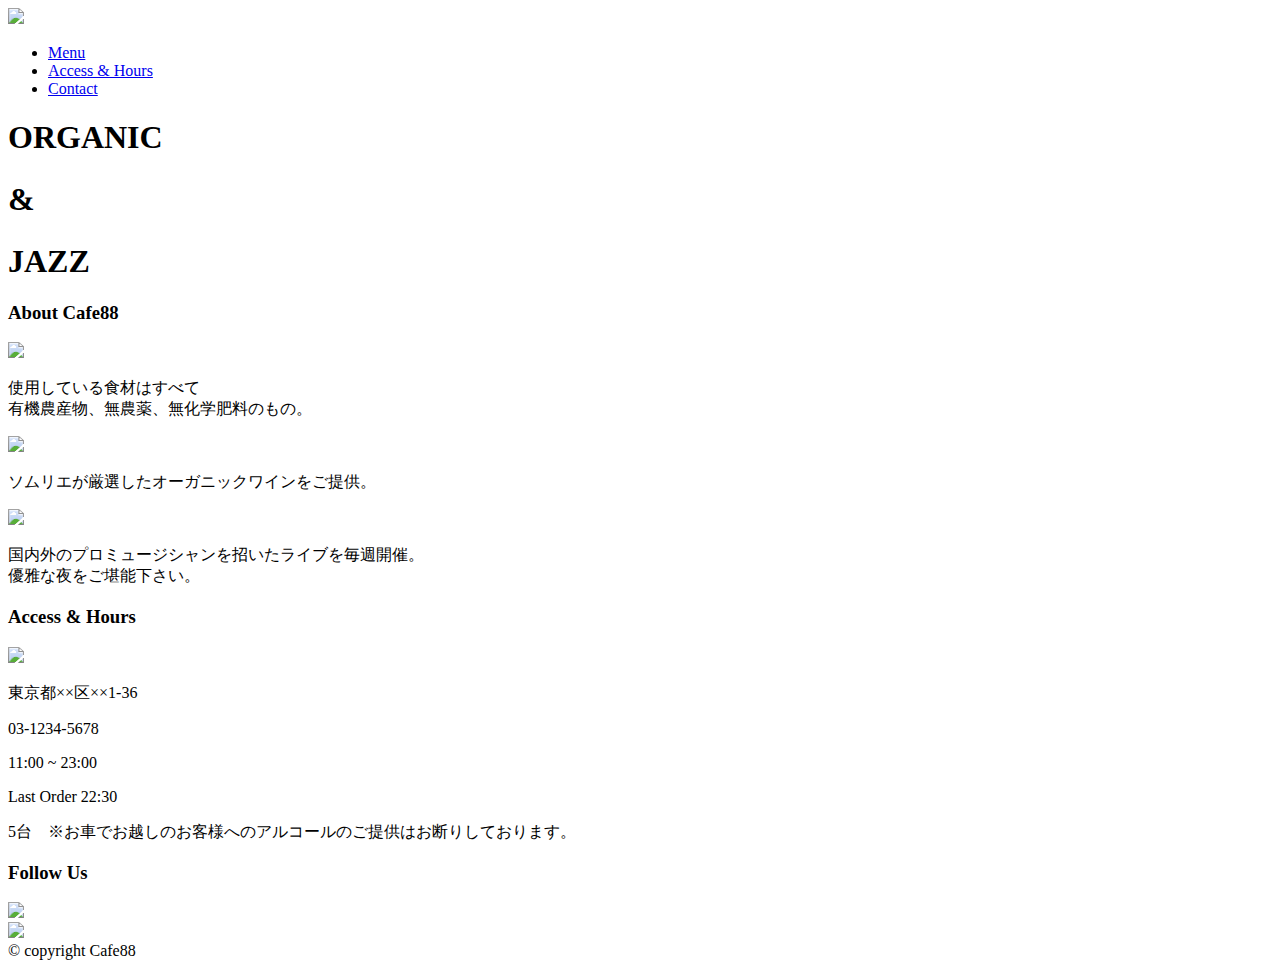
==== index.html @ 3197a732 "Create index.html" ====
<!DOCTYPE html>
<html lang="ja">
<head>
	<meta charset="utf-8">
	<link rel="stylesheet" type="text/css" href="portfolio_cafe.css">
	<link rel="stylesheet" href="https://use.fontawesome.com/releases/v5.0.13/css/all.css" integrity="sha384-DNOHZ68U8hZfKXOrtjWvjxusGo9WQnrNx2sqG0tfsghAvtVlRW3tvkXWZh58N9jp" crossorigin="anonymous">
	<title>cafe88</title>
</head>
<body>
	<header>
		<div class="container">
			<div class="header-left">
				<a href="portfolio_cafe.html"><img class="header-logo" src="./Cafe 88-logo.png"></a>
			</div>
			<div class="header-right">
				<ul>
					<li><a href="portfolio_cafe_menu.html">Menu</a></li>
					<li><a href="#access-hours-section">Access & Hours</a></li>
					<li><a href="portfolio_cafe_contact.html">Contact</a></li>
				</ul>
			</div>
		</div>
	</header>
	<div class="top-section">
		<div class="top-section-inner">
			<div class="container">
				<div class="catch-copy">
					<h1>ORGANIC</h1>
					<h1>&　</h1>
					<h1>JAZZ</h1>
				</div>
			</div>
		</div>
	</div>
	<div class="about-us-section">
		<div class="container">
			<div class="section-title">
				<h3>About Cafe88</h3>
			</div>
			<div class="features">
				<div class="features-box food">
					<div class="features-box-image">
						<img class="features-box-image-inner" src="./asparagus-steak-veal-steak-veal-361184.jpeg">
					</div>
					<p>使用している食材はすべて
					   <br>有機農産物、無農薬、無化学肥料のもの。</p>
				</div>
				<div class="features-box wine">
					<div class="features-box-image">
						<img class="features-box-image-inner" src="./red-couple-night-romantic.jpg">
					</div>
					<p>ソムリエが厳選したオーガニックワインをご提供。</p>
				</div>
				<div class="features-box jazz">
					<div class="features-box-image">
						<img class="features-box-image-inner" src="./pexels-photo-613813.jpeg">
					</div>
					<p>国内外のプロミュージシャンを招いたライブを毎週開催。
					   <br>優雅な夜をご堪能下さい。
					</p>
				</div>
			</div>
		</div>
	</div>
	<div id="access-hours-section" class="access-hours-section">
		<div class="container">
			<div class="section-title">
				<h3>Access & Hours</h3>
			</div>
			<div class="access-hours-section-left">
				<div class="shop-image">
					<img src="./pexels-photo-157213.jpeg" class="shop-image-inner">
				</div>				
			</div>
			<div class="access-hours-section-right">
				<p><span class="fas fa-map-marker-alt"></span>東京都××区××1-36</p>
				<p><span class="fas fa-phone"></span>03-1234-5678</p>
				<p><span class="fas fa-clock"></span>11:00 ~ 23:00</p>
				<p><span class="fas fa-moon"></span>Last Order 22:30</p>
				<p><span class="fas fa-parking"></span>5台　※お車でお越しのお客様へのアルコールのご提供はお断りしております。</p>
			</div>
		</div>
	</div>
	<div class="follow-us-section">
		<div class="container">
			<div class="section-title">
				<h3>Follow Us</h3>
			</div>
			<div class="follow-us">
				<div class="follow-icons">
					<span class="fab fa-twitter-square icon"></span>
					<span class="fab fa-facebook icon"></span>
					<img src="./instagram-1581266_640.jpg" class="icon">
				</div>
			</div>
		</div>
	</div>
	<footer>
		<div class="container">
			<div class="footer-left">
				<a href="portfolio_cafe.html"><img class="footer-logo" src="./2_Flat_logo_on_transparent_180x63.png"></a>
			</div>
			<div class="footer-right">
				<div class="copyright">
					© copyright Cafe88
				</div>
			</div>
			<!-- <div class="clear"></div> -->
		</div>
	</footer>
</body>
</html>
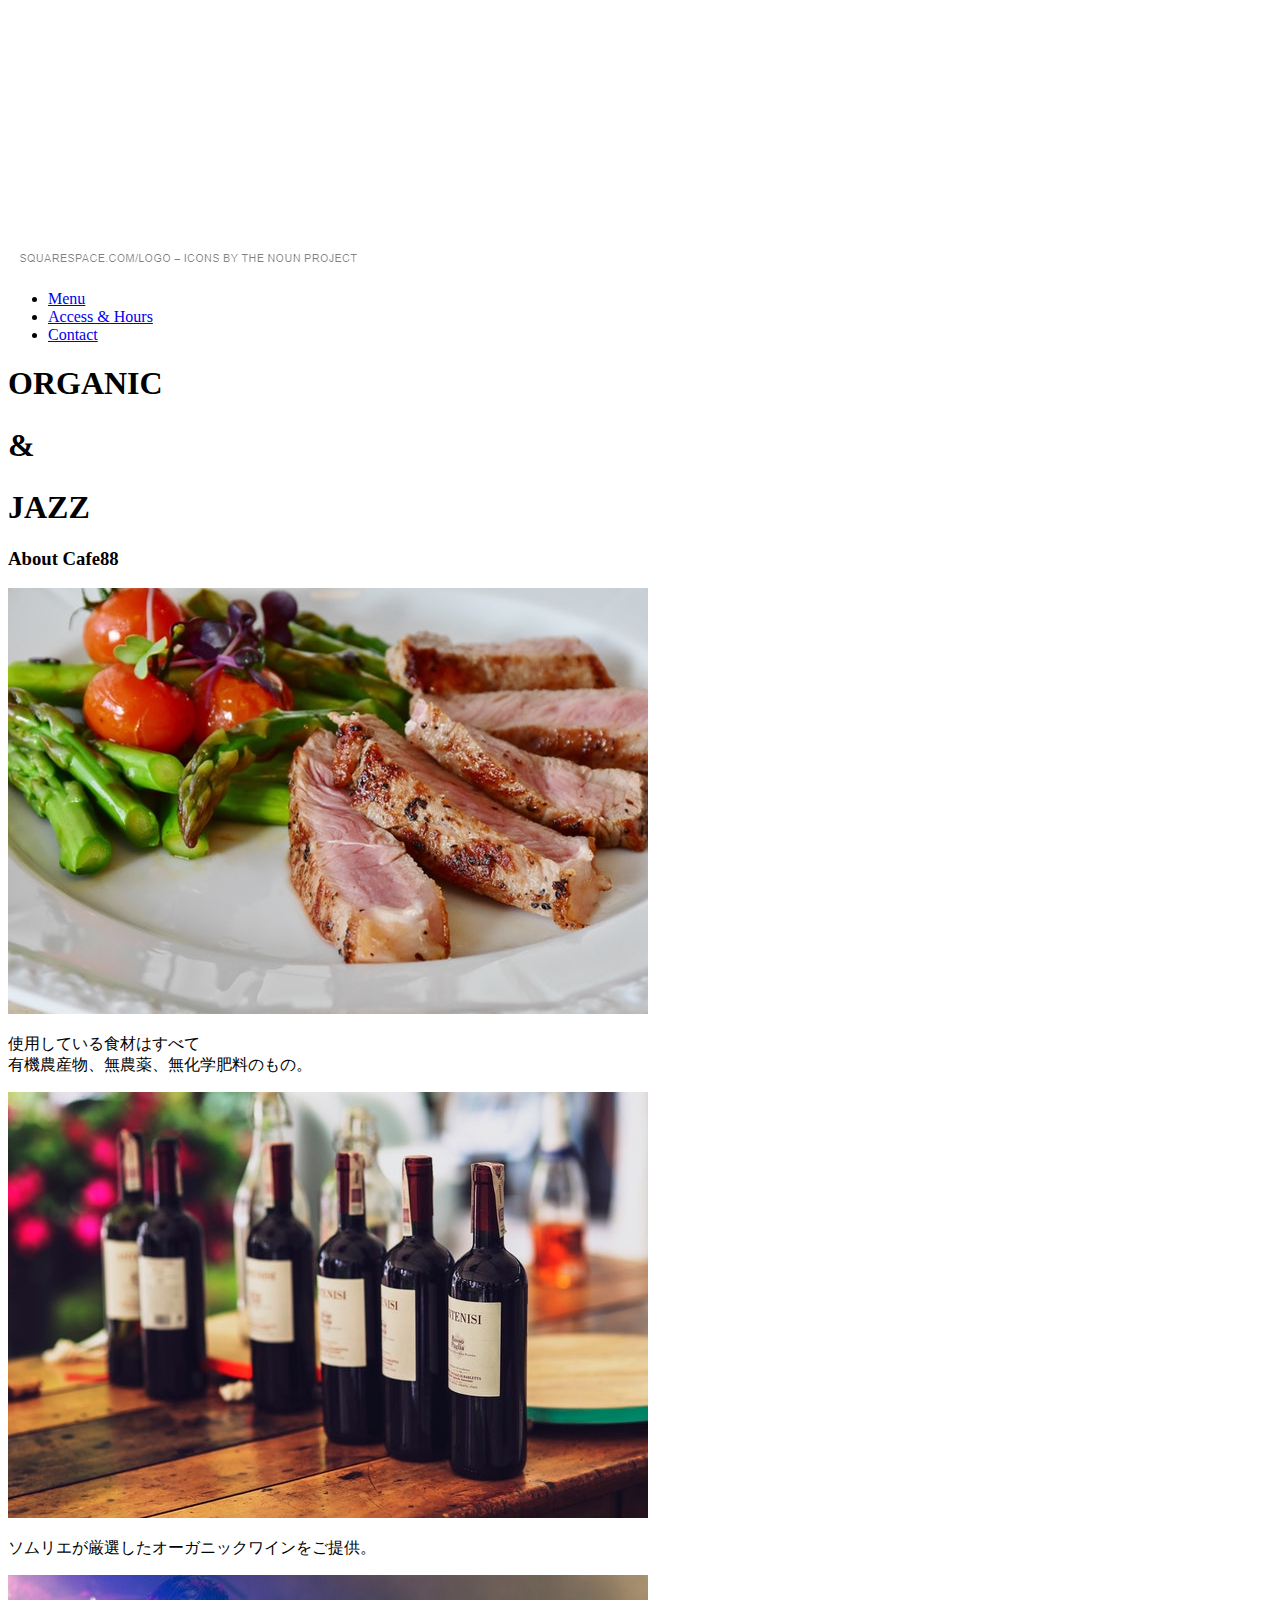
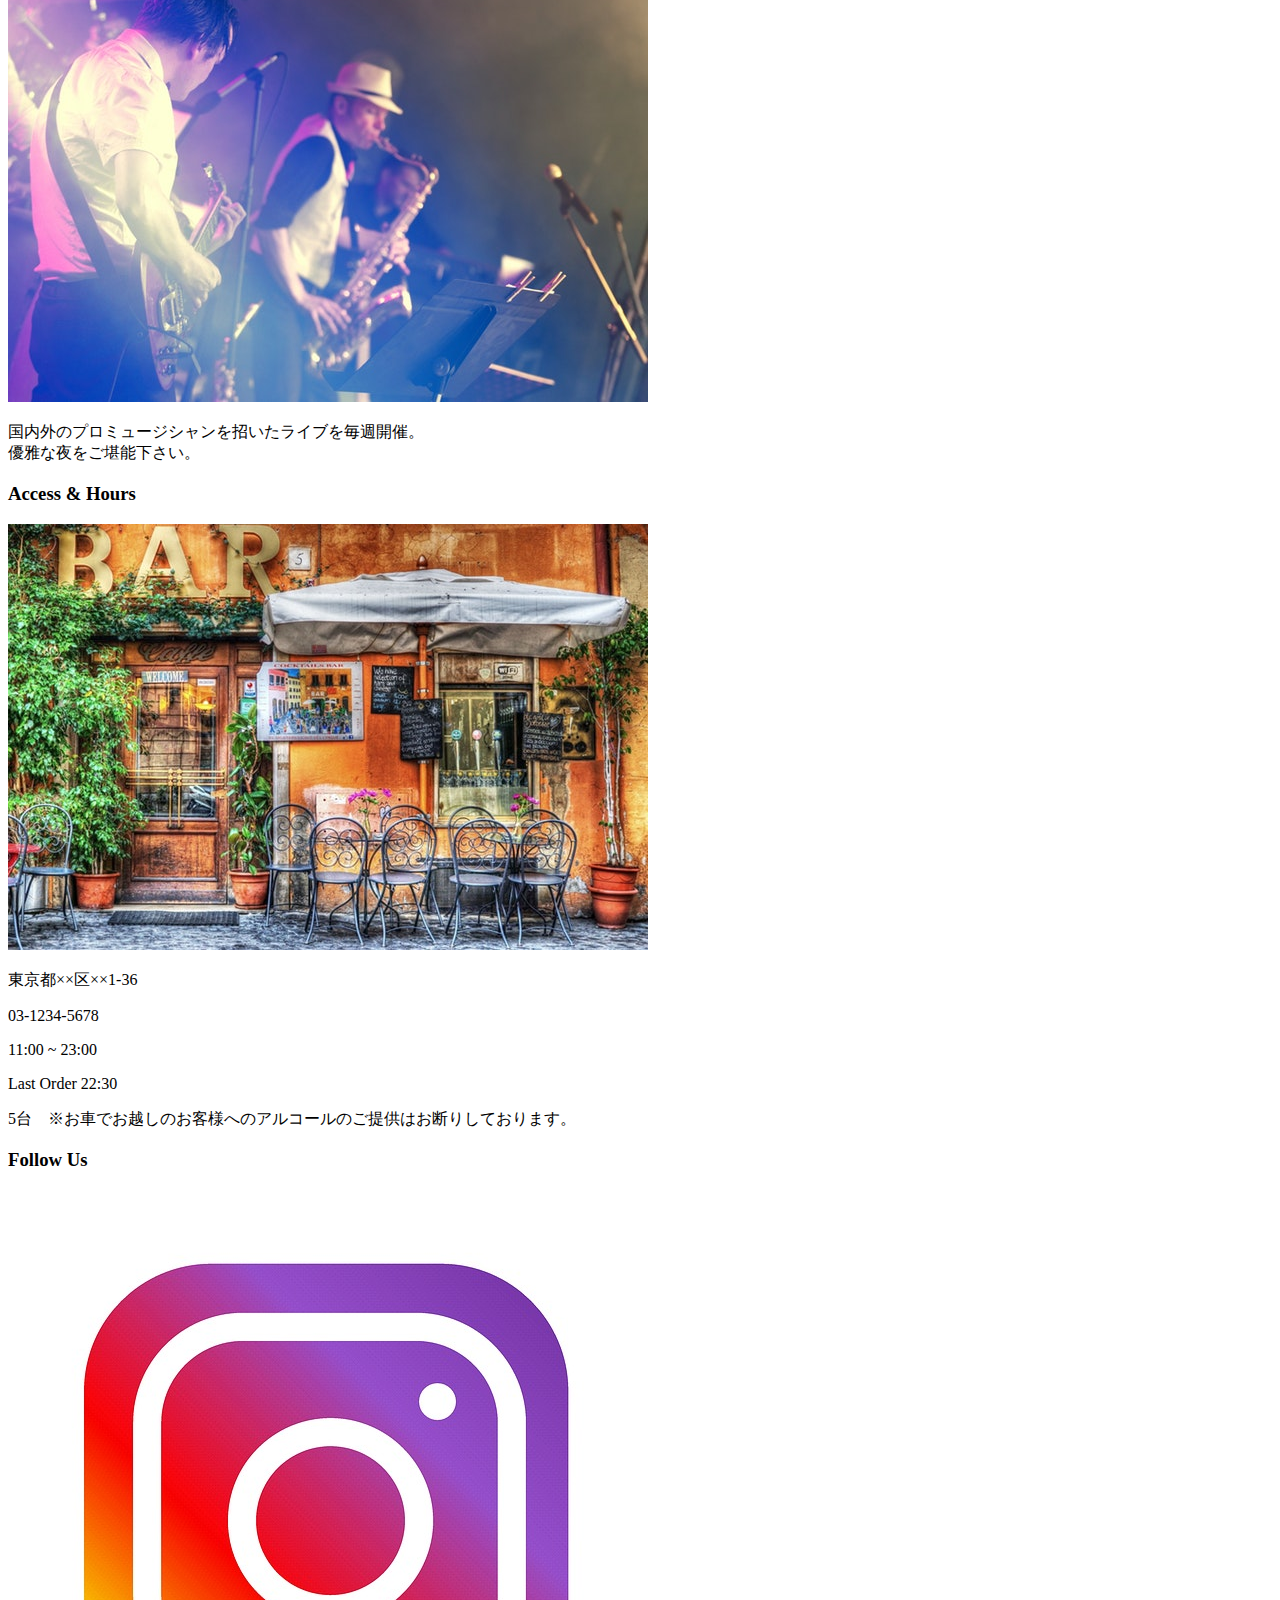
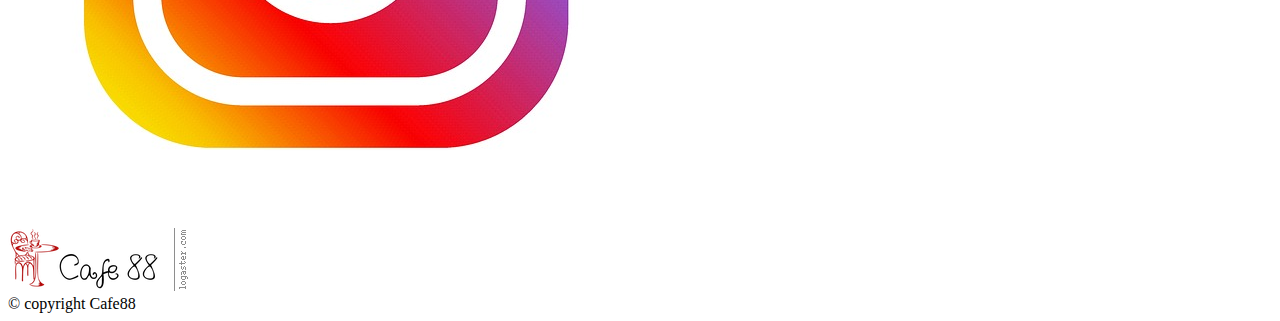
==== commit 1f6eeb33: "Update index.html" ====
--- a/index.html
+++ b/index.html
@@ -2,6 +2,7 @@
 <html lang="ja">
 <head>
 	<meta charset="utf-8">
+	<meta name="viewport" content="width=device-width, initial-scale=1.0">
 	<link rel="stylesheet" type="text/css" href="portfolio_cafe.css">
 	<link rel="stylesheet" href="https://use.fontawesome.com/releases/v5.0.13/css/all.css" integrity="sha384-DNOHZ68U8hZfKXOrtjWvjxusGo9WQnrNx2sqG0tfsghAvtVlRW3tvkXWZh58N9jp" crossorigin="anonymous">
 	<title>cafe88</title>
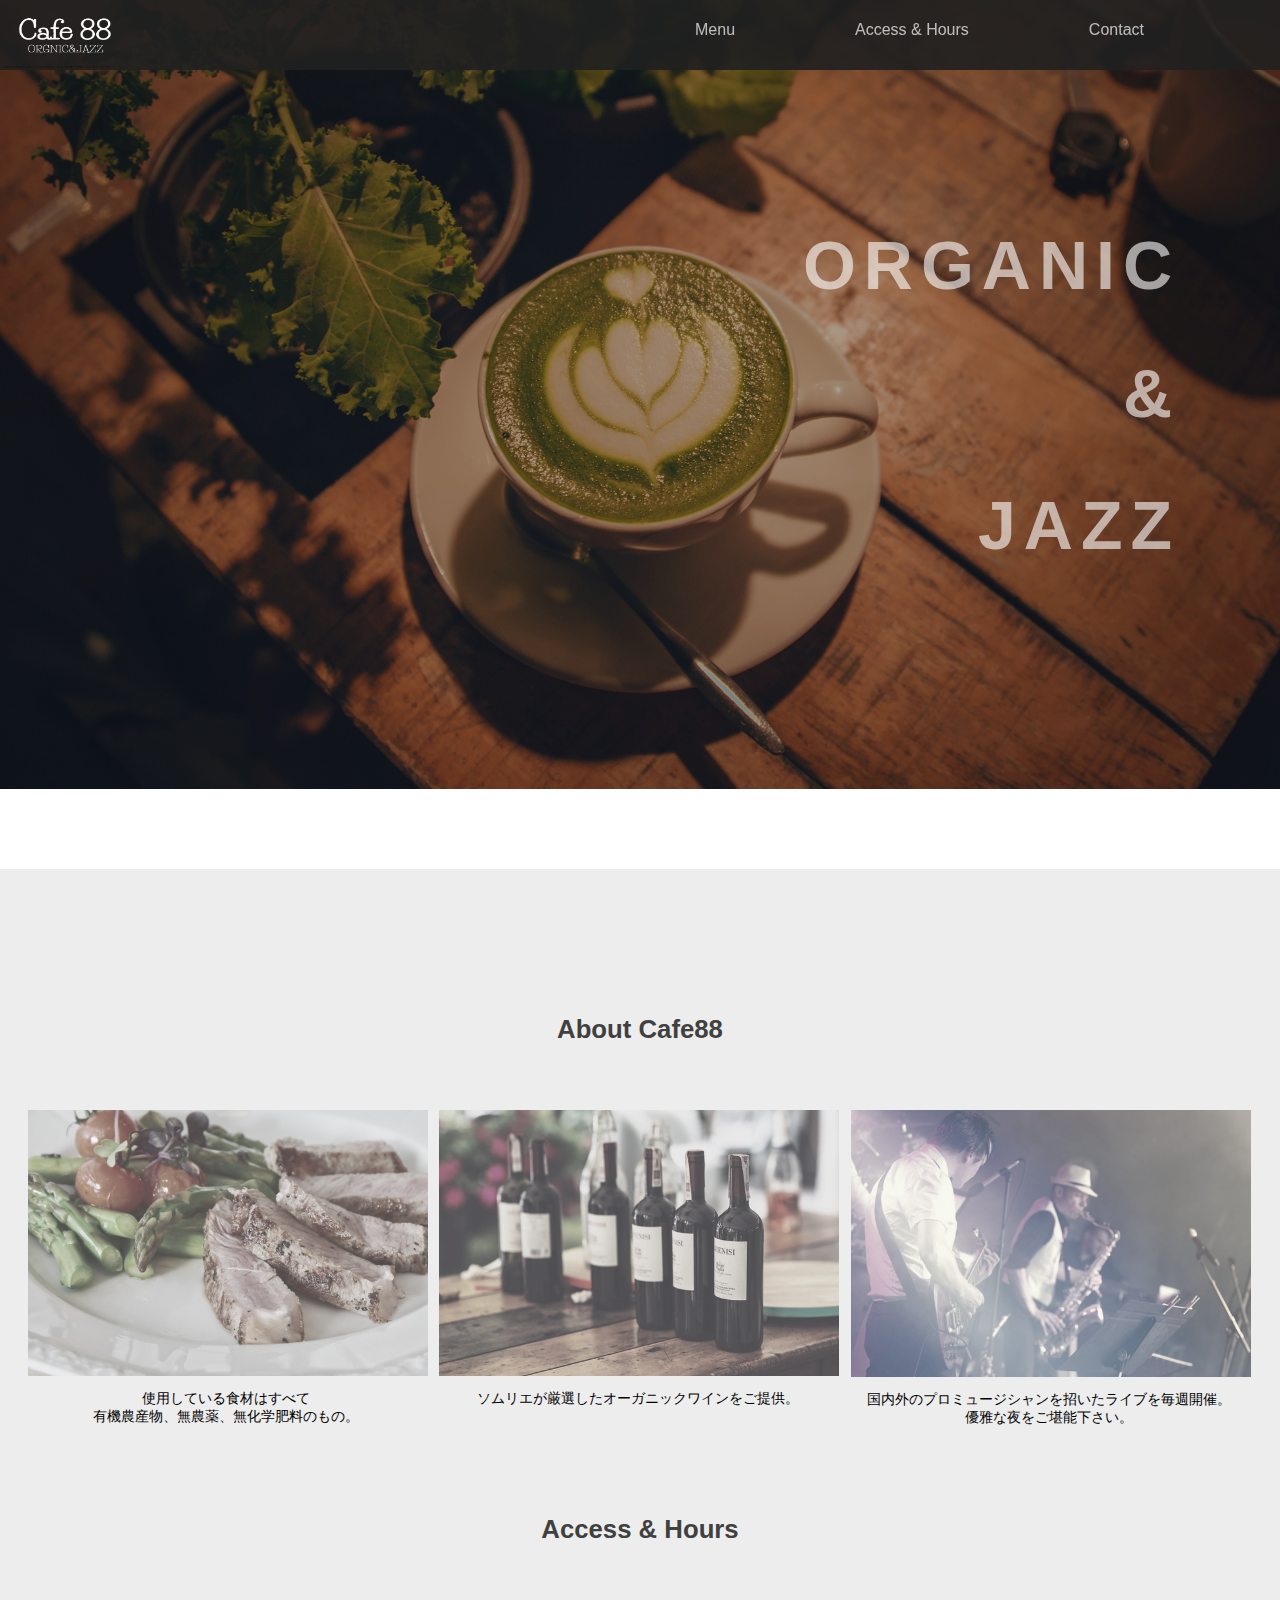
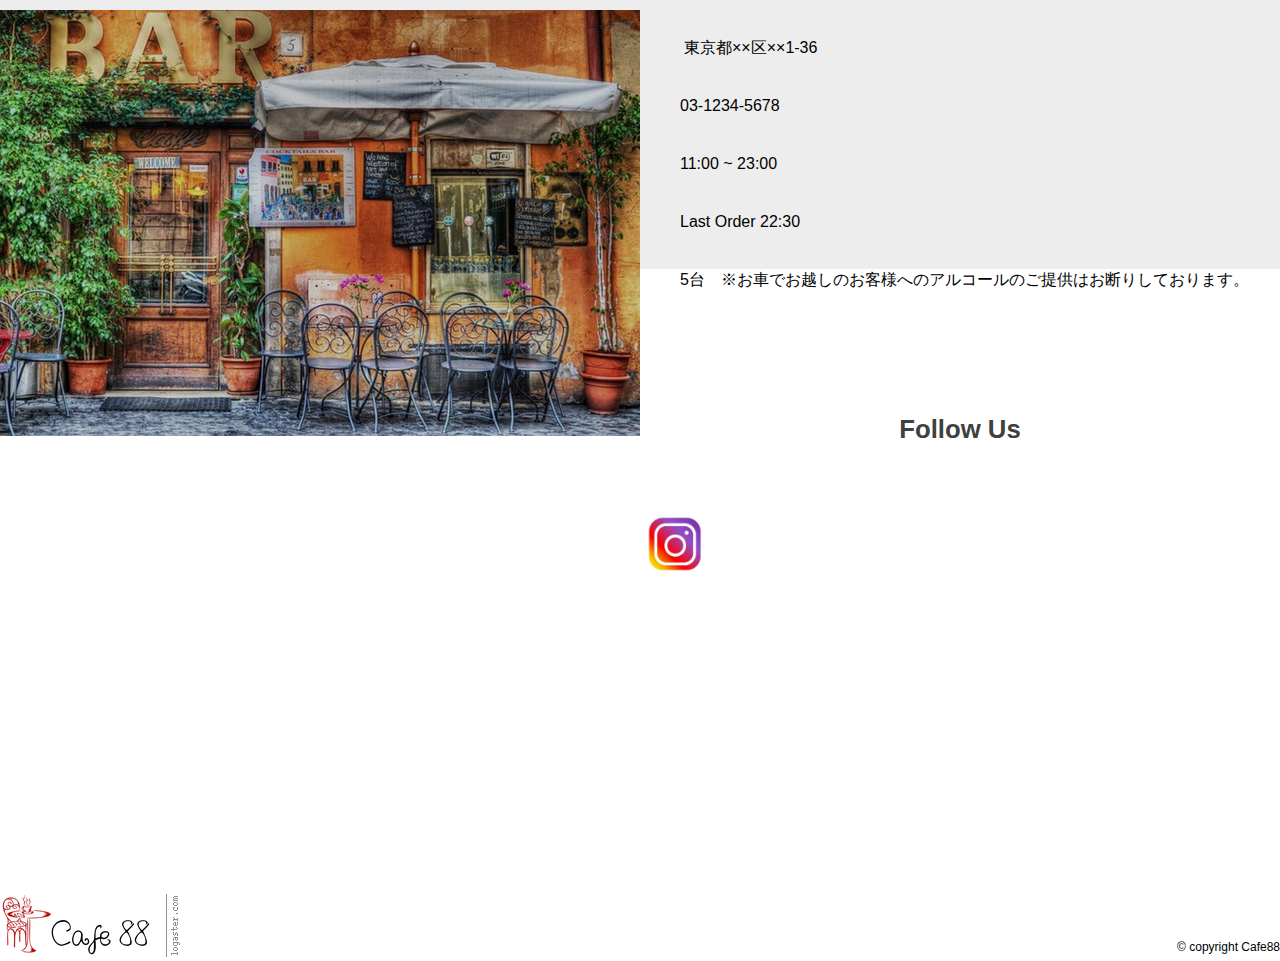
==== commit 76dc26b2: "Update index.html" ====
--- a/index.html
+++ b/index.html
@@ -4,6 +4,7 @@
 	<meta charset="utf-8">
 	<meta name="viewport" content="width=device-width, initial-scale=1.0">
 	<link rel="stylesheet" type="text/css" href="portfolio_cafe.css">
+	<link rel="stylesheet" type="text/css" href="responsive_cafe.css">
 	<link rel="stylesheet" href="https://use.fontawesome.com/releases/v5.0.13/css/all.css" integrity="sha384-DNOHZ68U8hZfKXOrtjWvjxusGo9WQnrNx2sqG0tfsghAvtVlRW3tvkXWZh58N9jp" crossorigin="anonymous">
 	<title>cafe88</title>
 </head>
@@ -60,6 +61,7 @@
 					   <br>優雅な夜をご堪能下さい。
 					</p>
 				</div>
+				<div class="clear"></div>
 			</div>
 		</div>
 	</div>
--- a/portfolio_cafe.css
+++ b/portfolio_cafe.css
@@ -0,0 +1,405 @@
+/* ↓共通CSS　*/
+
+* {
+	box-sizing: border-box;
+}
+
+body {
+ 	margin: 0;
+	font-family: 'Open Sans', sans-serif;
+}
+
+li {
+	list-style: none;
+}
+
+a {
+	text-decoration: none;
+}
+
+.container {
+	width: 100%;
+	margin: 0 auto;
+	padding: 0;
+}
+
+.section-title {
+	font-size: 22px;
+	text-align: center;
+	color: rgb(64, 64, 64);
+	font-weight: normal;
+	padding: 20px 0;
+	margin: 20px 0;
+}
+
+.fas {
+	color: rgb(64, 64, 64);
+}
+/* ↑共通CSS　*/
+
+header {
+	position: fixed;
+	z-index: 10;
+	height: 70px;
+	width: 100%;
+	background-color: rgba(32, 32, 32, 0.9);
+	color: #fff;
+}
+
+.header-left {
+	float: left;
+	padding: 0;
+	height: 70px;
+}
+
+.header-logo {
+	height: 70px;
+	width: 130px;
+	margin: 0;
+	padding: 0;
+}
+
+.header-right {
+	float: right;
+	width: 50%;
+	height: 70px;
+}
+
+.header-right a {
+	float: left;
+	padding: 5px 15px;
+	margin-right: 90px;
+	color: rgba(255, 255, 255, 0.7);
+	transition: all 0.5s;
+}
+
+.header-right a:hover {
+	cursor: pointer;
+	color: rgba(255, 255, 255, 1);
+	text-shadow: 0 0 4px #fff;
+}
+
+.top-section {
+	background-image: url(./coffee.jpg);
+	background-size: cover;
+	margin-bottom: 80px;
+}
+
+.top-section-inner {
+	background-color: rgba(0, 0, 0, 0.3);
+	padding: 180px 100px;
+	color: #fff;
+}
+
+.catch-copy {
+	margin: 0 left;
+	font-size: 34px;
+	opacity: 0.6;
+	letter-spacing: 8px;
+	text-align: right;
+}
+
+.about-us-section,
+.access-hours-section {
+	height: 500px;
+	padding: 80px 0;
+	background-color: rgb(237, 237, 237);
+}
+
+.features {
+	width: 100%;
+	margin: 0 auto;
+}
+
+.features-box {
+	display: inline-block;
+	vertical-align: top;
+	width: 31%;
+	padding: 0;
+	margin: 0 5px 0 5px;
+	text-align: center;
+	transition: all .8s;
+}
+
+
+.features-box img {
+	display: block;
+	width: 400px;
+	margin: 0 auto;
+	-webkit-filter: grayscale(70%);
+	filter: grayscale(70%);
+	opacity: 0.7;
+}
+
+.features-box :hover {
+	-webkit-filter: grayscale(0%);
+	filter: grayscale(0%);
+	opacity: 1;
+}
+
+.features-box p {
+	font-size: 14px;
+}
+
+.food {
+	margin-left: 28px;
+}
+
+.access-hours-section-right {
+	float: right;
+	width: 50%;
+	line-height: 40px;
+}
+
+.access-hours-section-right span {
+	font-size: 20px;
+	margin: 0 10px 0 30px;
+}
+
+.fa-map-marker-alt {
+	padding-left: 4px;
+}
+
+.access-hours-section-left {
+	float: left;
+}
+
+/* 画像を暗く */
+.shop-image {
+	height: 426px;
+	background-color: rgb(0, 0, 0);
+}
+
+.shop-image-inner {
+	display: block;
+	opacity: 0.8;
+}
+/* ---------- */
+
+
+.follow-us-section {
+	padding: 80px 0 100px 0;
+}
+
+.follow-us {
+	text-align: center;
+	height: 100px;
+	width: 100%;
+}
+
+.follow-icons {
+	margin-top: 15px;
+	width: 100%;
+}
+
+.follow-us img {
+	display: inline-block;
+	width: 68px;
+	height: 68px;
+	vertical-align: middle;
+}
+
+.follow-us span {
+	vertical-align: middle;
+}
+
+.fab {
+	font-size: 58px;
+	margin-right: 30px; 
+}
+
+.fa-twitter-square {
+	color: rgb(29, 161, 242);
+	margin-right: 40px; 
+}
+
+.fa-facebook {
+	color: rgb(59, 89, 152);
+}
+
+.icon:hover {
+	cursor: pointer;
+}
+
+.icon:active {
+	position: relative;
+	top: 2px;
+}
+
+footer {
+	margin-top: 100px;
+	height: 150px;
+	width: 100%;
+}
+
+.footer-logo {
+	margin-top: 84px;
+}
+
+/*
+	.clear {
+		clear: both;
+	}
+*/
+
+.footer-left {
+	float: left;
+	height: 150px;
+	width: 20%;
+}
+
+.footer-right {
+	float: right;
+	height: 150px;	
+	width: 20%;
+}
+
+.copyright {
+	padding-top: 130px;
+	text-align: right;
+	font-size: 12px;
+
+}
+
+/* ↓Menu用CSS */
+.menu-wrapper,
+.contact-wrapper {
+	padding-top: 100px;
+}
+
+.menu img {
+	height: 300px;
+	width: 40%;
+}
+
+.menu-box {
+	height: 300px;
+	width: 90%;
+	margin: 50px auto;
+}
+
+.lunch-image {
+	float: left;
+	padding: 0 30px;
+	margin-right: 53px;
+}
+
+.dinner-image {
+	float: right;
+	padding: 0 30px;
+}
+
+.menu h5 {
+	padding: 16px 0;
+	margin: 0 auto;
+	text-align: center;
+	font-size: 18px;
+	font-weight: normal;
+	letter-spacing: 5px;
+}
+
+.menu-list {
+	display: inline-block;
+	width: 50%;
+	text-align: center;
+}
+
+.menu-list table {
+	padding: 30px 0;
+	margin: 0 auto;
+}
+
+.menu-list tr {
+	width: 400px;
+	font-size: 14px;
+	line-height: 42px;
+}
+
+.menu-list th {
+	width: 50%;
+	font-weight: normal;
+}
+
+.menu-list td {
+	width: 30%;
+}
+/* ↑Menu用CSS */
+
+/* ↓お問い合わせフォーム用CSS */
+
+.contactform {
+	height: 500px;
+	background-image: url(./pexels-photo.jpg);
+}
+
+.contactform-inner {
+	height: 500px;
+	background-color: rgba(0, 0, 0, 0.6);
+}
+
+.contact-left {
+	float: left;
+	height: 500px;
+	width: 50%;
+	/* ↑ボーダー削除後、50％に変更する */
+}
+
+.contact-left form {
+	margin: 30px 0;
+	padding: 30px;
+	text-align: center;
+}
+
+input, textarea {
+	font-family: 'Open Sans', sans-serif;
+	width: 80%;
+	margin: 10px 0;
+	padding: 5px 0 5px 5px;
+	opacity: 0.8;
+	border-radius: 2px;
+}
+
+textarea {
+	height: 180px;
+}
+
+input:focus,
+textarea:focus {
+	opacity: 1;
+}
+
+.btn {
+	width: 40%;
+	margin-top: 30px;
+	background-color: rgba(0, 175, 204, 0.8);
+	border: 1px solid rgb(0, 141, 183);
+	font-weight: bold;
+	transition: all .3s;
+}
+
+.btn:hover {
+	cursor: pointer;
+	background-color: rgba(0, 175, 204, 1);
+	box-shadow: 1px 1px rgba(0, 141, 183, 0.8);
+}
+
+.btn:active {
+	box-shadow: none;
+	position: relative;
+	top: 1px;
+	left: 1px;
+}
+
+.contact-right {
+	float: right;
+	width: 50%;
+	padding: 200px 0;
+	text-align: center;
+	color: rgba(255, 255, 255, 0.8);
+}
+
+.contact-right span {
+	margin-right: 8px; 
+	color: rgba(255, 255, 255, 0.8);
+}
+/* ↑お問い合わせフォーム用CSS */
--- a/responsive_cafe.css
+++ b/responsive_cafe.css
@@ -0,0 +1,18 @@
+/* タブレット向け(671~1000px)レイアウト */
+
+@media (max-width: 1000px) {
+	.features-box {
+		width: 50%;
+	}
+}
+
+/* スマートフォン向けレイアウト(670px以下) */
+@media (max-width: 670px) {
+	.features-box {
+		width: 100%;
+	}
+
+	footer {
+		text-align: center;
+	} 
+}
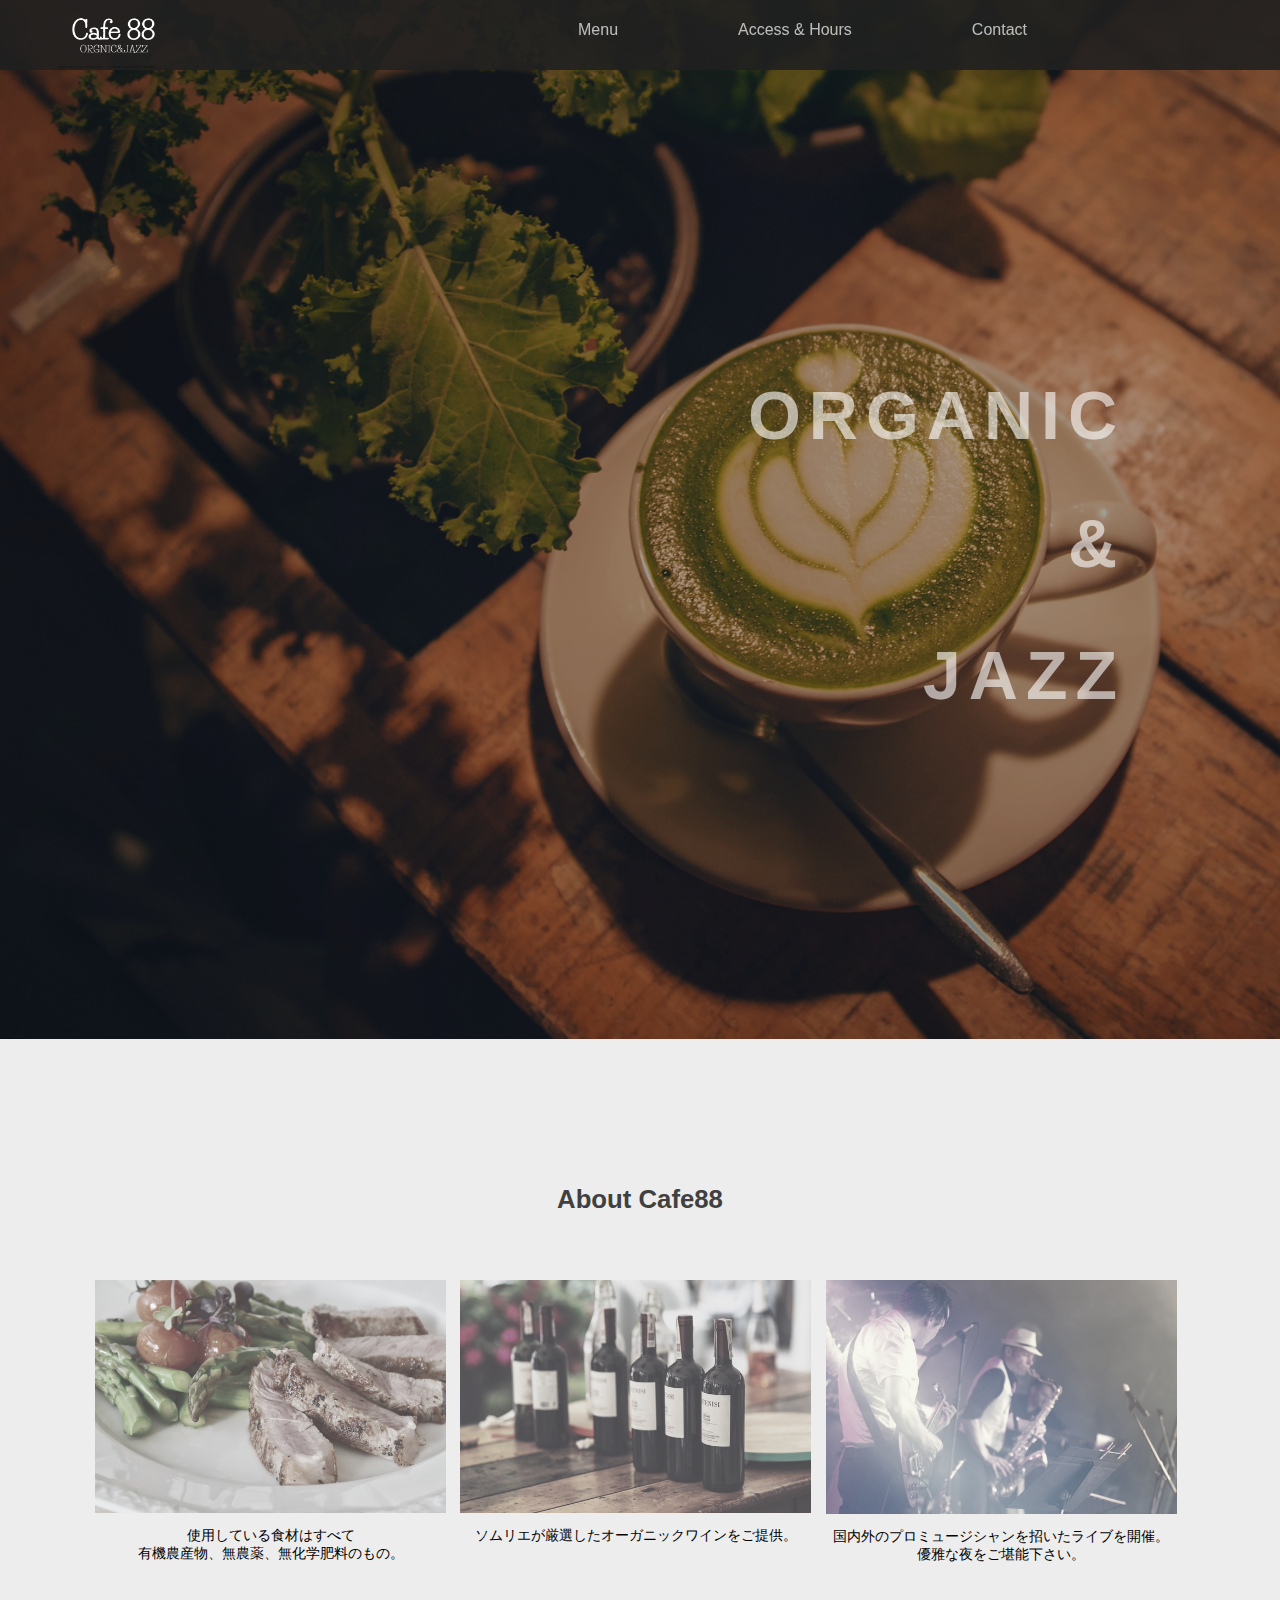
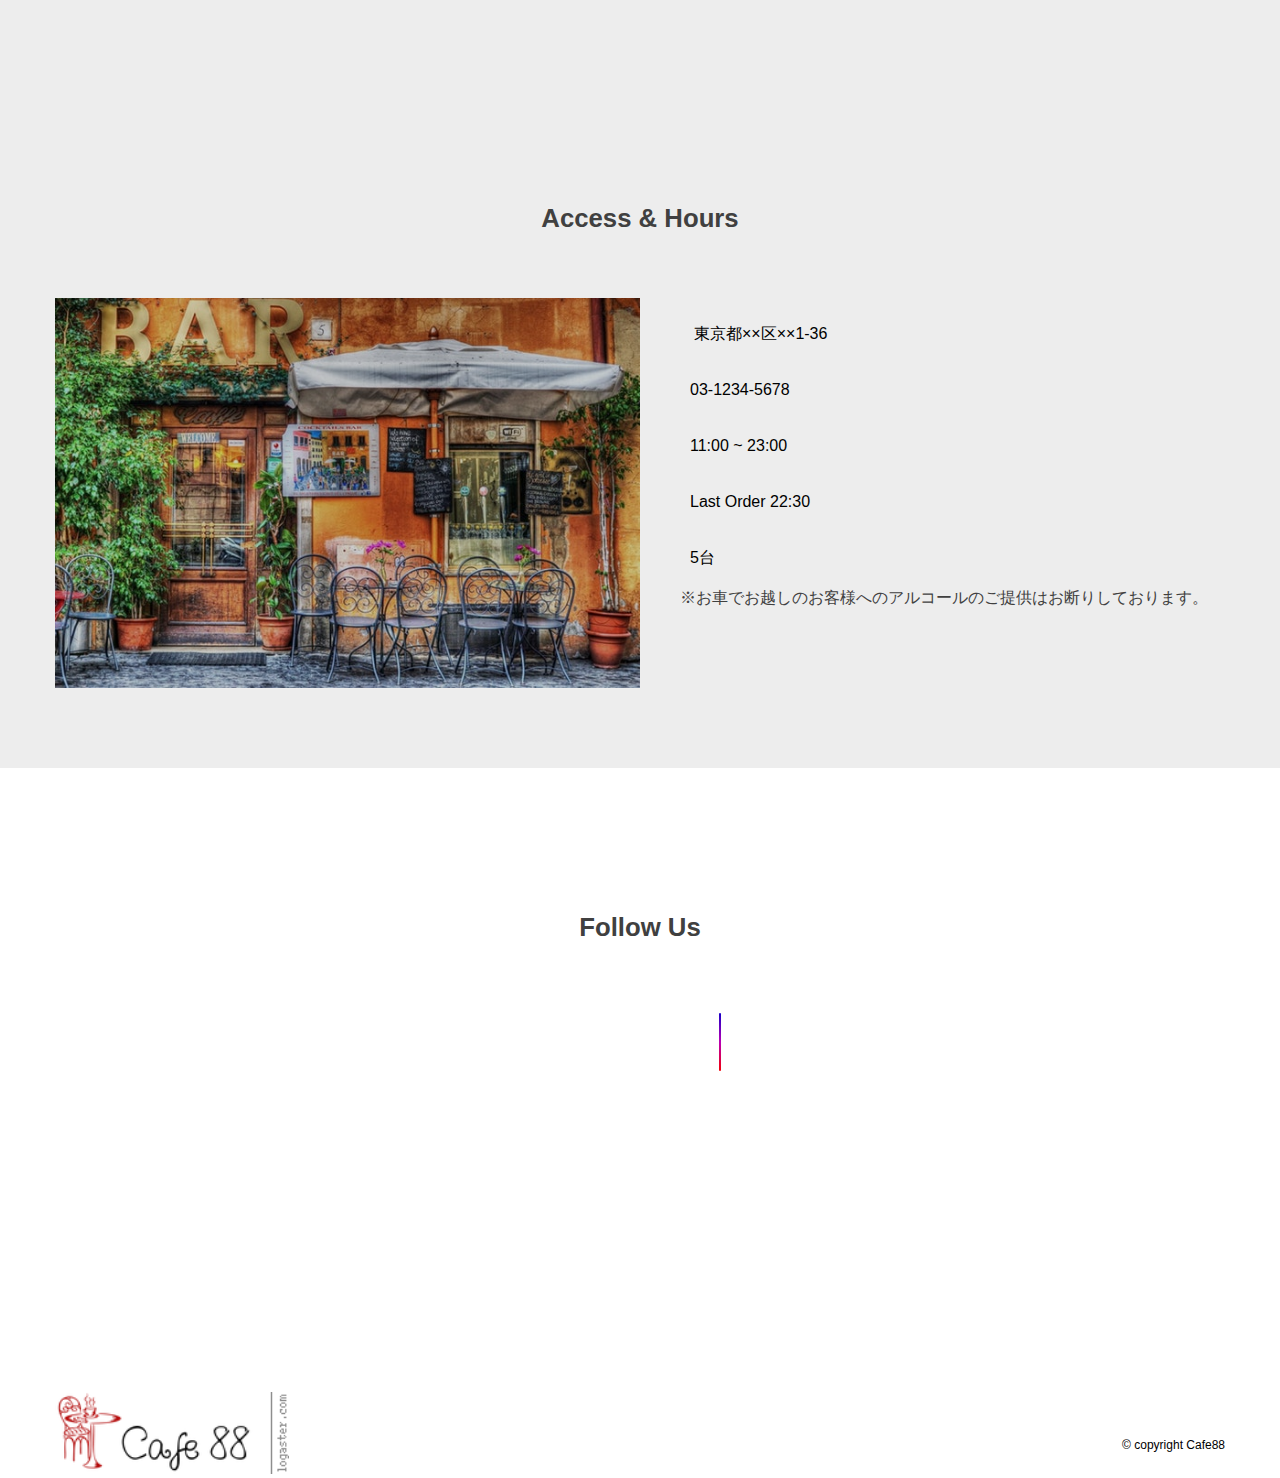
==== commit 02e0317e: "Update index.html" ====
--- a/index.html
+++ b/index.html
@@ -12,8 +12,9 @@
 	<header>
 		<div class="container">
 			<div class="header-left">
-				<a href="portfolio_cafe.html"><img class="header-logo" src="./Cafe 88-logo.png"></a>
+				<a href="portfolio_cafe.html"><img src="./Cafe 88-logo.png"></a>
 			</div>
+			<span class="menu-icon fas fa-bars"></span>
 			<div class="header-right">
 				<ul>
 					<li><a href="portfolio_cafe_menu.html">Menu</a></li>
@@ -57,7 +58,7 @@
 					<div class="features-box-image">
 						<img class="features-box-image-inner" src="./pexels-photo-613813.jpeg">
 					</div>
-					<p>国内外のプロミュージシャンを招いたライブを毎週開催。
+					<p>国内外のプロミュージシャンを招いたライブを開催。
 					   <br>優雅な夜をご堪能下さい。
 					</p>
 				</div>
@@ -80,8 +81,11 @@
 				<p><span class="fas fa-phone"></span>03-1234-5678</p>
 				<p><span class="fas fa-clock"></span>11:00 ~ 23:00</p>
 				<p><span class="fas fa-moon"></span>Last Order 22:30</p>
-				<p><span class="fas fa-parking"></span>5台　※お車でお越しのお客様へのアルコールのご提供はお断りしております。</p>
+				<p><span class="fas fa-parking"></span>5台
+					<br><span>※お車でお越しのお客様へのアルコールのご提供はお断りしております。</span>
+				</p>
 			</div>
+			<div class="clear"></div>
 		</div>
 	</div>
 	<div class="follow-us-section">
@@ -93,7 +97,7 @@
 				<div class="follow-icons">
 					<span class="fab fa-twitter-square icon"></span>
 					<span class="fab fa-facebook icon"></span>
-					<img src="./instagram-1581266_640.jpg" class="icon">
+					<span class="fab fa-instagram icon"></span>
 				</div>
 			</div>
 		</div>
--- a/portfolio_cafe.css
+++ b/portfolio_cafe.css
@@ -6,6 +6,7 @@
 
 body {
  	margin: 0;
+	padding: 0;
 	font-family: 'Open Sans', sans-serif;
 }
 
@@ -17,7 +18,12 @@
 	text-decoration: none;
 }
 
+.clear {
+	clear: both;
+}
+
 .container {
+	max-width: 1170px;
 	width: 100%;
 	margin: 0 auto;
 	padding: 0;
@@ -32,13 +38,13 @@
 	margin: 20px 0;
 }
 
-.fas {
-	color: rgb(64, 64, 64);
-}
 /* ↑共通CSS　*/
 
 header {
 	position: fixed;
+	top: 0;
+	left: 0;
+	right: 0;
 	z-index: 10;
 	height: 70px;
 	width: 100%;
@@ -48,22 +54,27 @@
 
 .header-left {
 	float: left;
+	width: 10%;
+	height: auto;
+}
+
+.menu-icon {
+	display: none !important;
+}
+
+.header-left img {
+	margin: 0;
 	padding: 0;
 	height: 70px;
 }
 
-.header-logo {
-	height: 70px;
-	width: 130px;
-	margin: 0;
-	padding: 0;
-}
-
 .header-right {
 	float: right;
-	width: 50%;
-	height: 70px;
-}
+	width: 60%;
+	height: auto;
+}
+
+
 
 .header-right a {
 	float: left;
@@ -82,17 +93,19 @@
 .top-section {
 	background-image: url(./coffee.jpg);
 	background-size: cover;
-	margin-bottom: 80px;
+	margin: 0;
+	text-align: center;
 }
 
 .top-section-inner {
 	background-color: rgba(0, 0, 0, 0.3);
+	padding: 150px 0 100px 0;
+	color: #fff;
+}
+
+.catch-copy {
+
 	padding: 180px 100px;
-	color: #fff;
-}
-
-.catch-copy {
-	margin: 0 left;
 	font-size: 34px;
 	opacity: 0.6;
 	letter-spacing: 8px;
@@ -101,7 +114,7 @@
 
 .about-us-section,
 .access-hours-section {
-	height: 500px;
+	margin: 0 auto;
 	padding: 80px 0;
 	background-color: rgb(237, 237, 237);
 }
@@ -114,7 +127,7 @@
 .features-box {
 	display: inline-block;
 	vertical-align: top;
-	width: 31%;
+	width: 30%;
 	padding: 0;
 	margin: 0 5px 0 5px;
 	text-align: center;
@@ -142,9 +155,12 @@
 }
 
 .food {
-	margin-left: 28px;
-}
-
+	margin-left: 40px;
+}
+
+.clear {
+	clear: both;
+}
 .access-hours-section-right {
 	float: right;
 	width: 50%;
@@ -152,8 +168,12 @@
 }
 
 .access-hours-section-right span {
-	font-size: 20px;
 	margin: 0 10px 0 30px;
+	color: rgb(64, 64, 64);
+}
+
+.access-hours-section-right p {
+	padding-left: 10px;
 }
 
 .fa-map-marker-alt {
@@ -162,16 +182,17 @@
 
 .access-hours-section-left {
 	float: left;
+	width: 50%;
 }
 
 /* 画像を暗く */
 .shop-image {
-	height: 426px;
 	background-color: rgb(0, 0, 0);
 }
 
 .shop-image-inner {
 	display: block;
+	width: 100%;
 	opacity: 0.8;
 }
 /* ---------- */
@@ -205,16 +226,23 @@
 
 .fab {
 	font-size: 58px;
-	margin-right: 30px; 
+	margin: 0 40px;
 }
 
 .fa-twitter-square {
 	color: rgb(29, 161, 242);
-	margin-right: 40px; 
 }
 
 .fa-facebook {
 	color: rgb(59, 89, 152);
+}
+
+.fa-instagram {
+	padding: 1px;
+	font-size: 50px;
+	border-radius: 4px;
+	color: #fff;
+	background-image: linear-gradient(-135deg,#1400c8,#b900b4,#f50000);
 }
 
 .icon:hover {
@@ -244,13 +272,13 @@
 
 .footer-left {
 	float: left;
-	height: 150px;
+	height: auto;
 	width: 20%;
 }
 
 .footer-right {
 	float: right;
-	height: 150px;	
+	height: auto;	
 	width: 20%;
 }
 
--- a/responsive_cafe.css
+++ b/responsive_cafe.css
@@ -1,3 +1,10 @@
+img {
+width:100%;
+max-width: 100%;
+height: auto;
+}
+
+
 /* タブレット向け(671~1000px)レイアウト */
 
 @media (max-width: 1000px) {
@@ -8,11 +15,139 @@
 
 /* スマートフォン向けレイアウト(670px以下) */
 @media (max-width: 670px) {
-	.features-box {
+
+	.section-title {
+		font-size: 18px;
+	}
+
+	.header-left {
+		width: 28%;
+	}
+
+	.header-right {
+		display: none;
+	}
+
+	.menu-icon {
+		display: block !important;
+		margin-right: 20px;
+		float: right;
+		font-size: 26px;
+		padding: 20px 0;
+	}
+	
+	.top-section {
 		width: 100%;
 	}
 
+	.top-section-inner {
+		padding-top: 100px;
+	}
+	
+	.catch-copy {
+		padding: 0 10px;
+	}
+
+	.catch-copy h1 {
+		font-size: 24px;
+		text-align: left;
+		padding: 0;
+	}
+
+	.about-us-section,
+	.access-hours-section {
+		width: 100%;
+	}
+
+	.features-box {
+		display: block;
+		width: 100%;
+		margin: 20px 0;
+	}
+
+	.features-box img {
+		width: 80%;
+	}
+
+	.features-box p {
+		padding-bottom: 50px; 
+	}
+
+	.access-hours-section-left {
+		float: none;
+		width: 100%;
+	}
+
+	.access-hours-section {
+		margin-top: -80px; 
+	}
+
+	.shop-image {
+		width: 80%;
+		margin: 0 auto;
+	}
+
+	.shop-image-inner {
+		width: 100%;
+	}
+
+	.access-hours-section-right {
+		float: none;
+		width: 80%;
+		margin: 0 auto;
+		line-height: 20px;
+		padding-top: 10px;
+	}
+
+	.access-hours-section-right span,
+	.access-hours-section-right p {
+		font-size: 14px;
+		margin: 0;
+	}
+
+	.access-hours-section-right span {
+		margin-right: 5px; 
+	}
+
+	.follow-us-section {
+		padding: 0;
+	}
+
+	.fab {
+		font-size: 30px;
+		margin: 0 15px;
+	}
+
+	.fa-instagram {
+		font-size: 26px;
+	}
+
+
 	footer {
+
+		padding-top: 60px;
 		text-align: center;
-	} 
+	}
+
+	.footer-logo {
+		margin: 0;
+	}
+
+	.footer-left {
+		float: none;
+		margin: 0 auto;
+		width: 30%;
+	}
+
+	.footer-right {
+		float: none;
+		margin: 0 auto;
+		width: 50%;
+	}
+
+	.copyright {
+		padding-top: 0;
+		text-align: center;
+		font-size: 10px;
+	}
 }
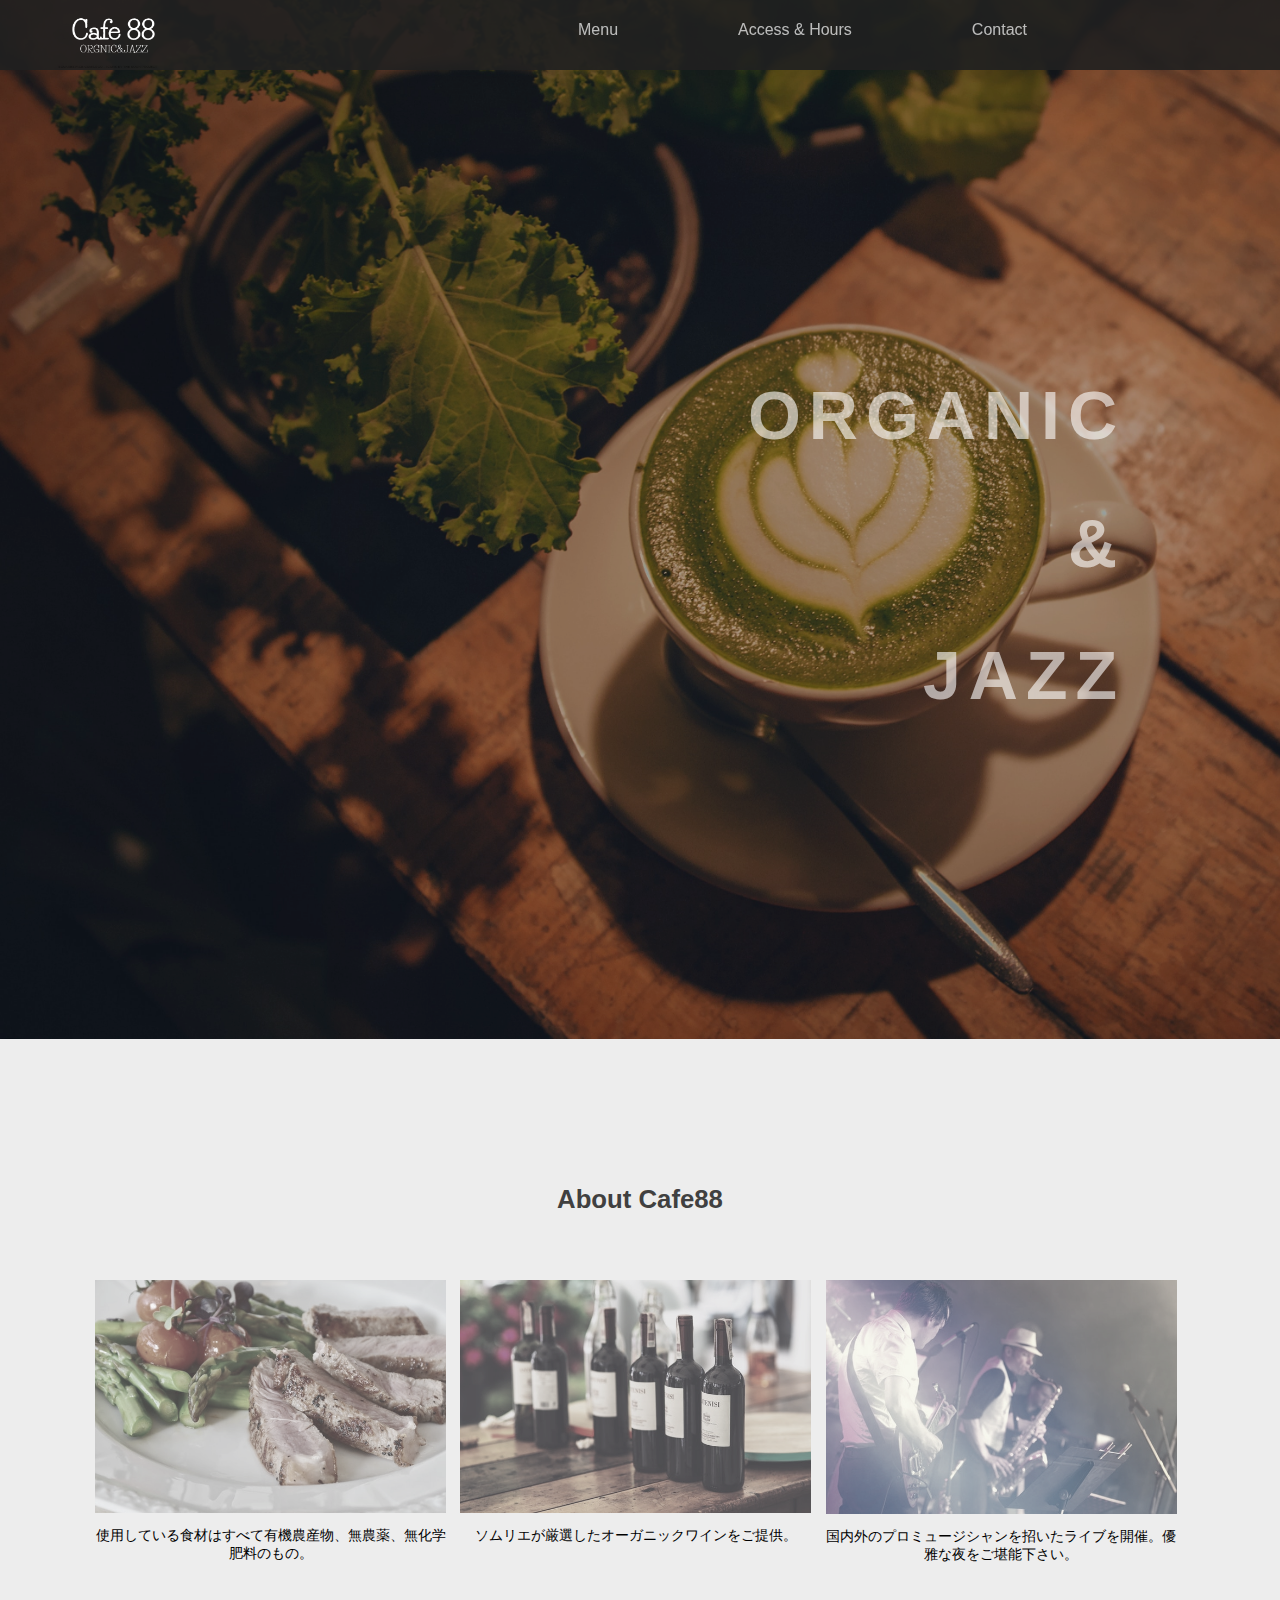
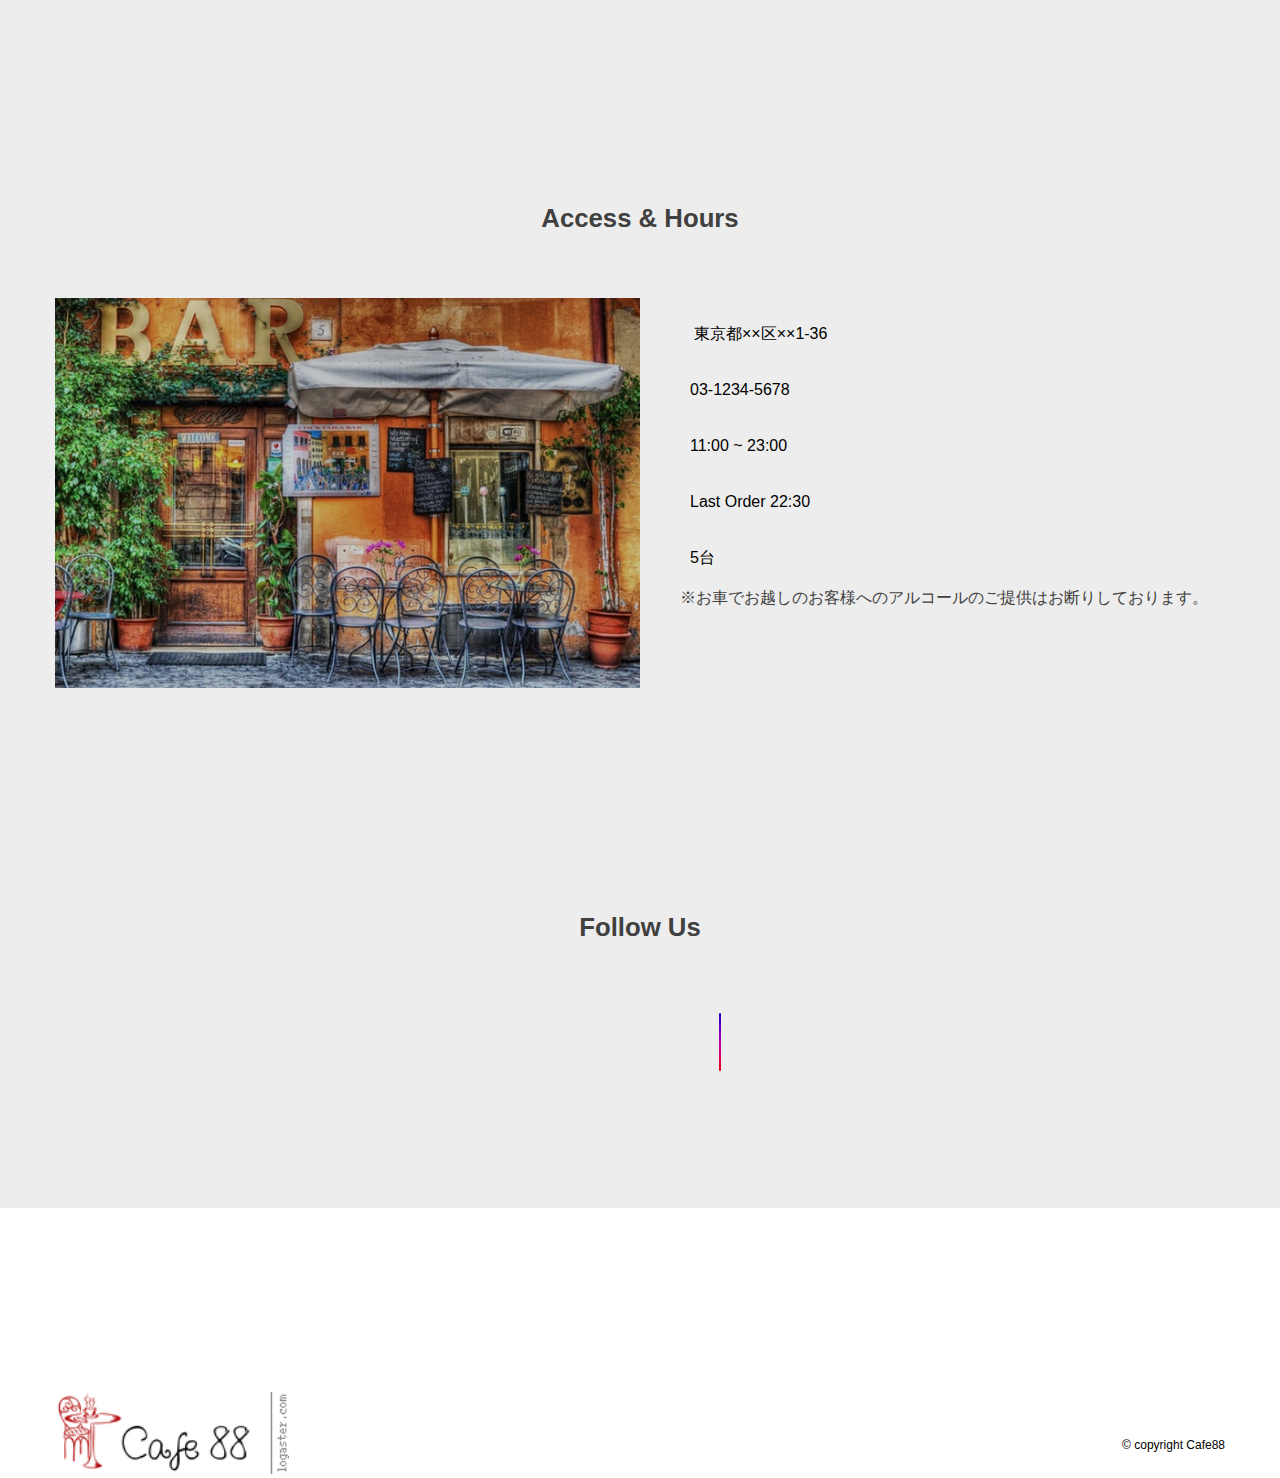
==== commit 4264c160: "Update index.html" ====
--- a/index.html
+++ b/index.html
@@ -6,13 +6,14 @@
 	<link rel="stylesheet" type="text/css" href="portfolio_cafe.css">
 	<link rel="stylesheet" type="text/css" href="responsive_cafe.css">
 	<link rel="stylesheet" href="https://use.fontawesome.com/releases/v5.0.13/css/all.css" integrity="sha384-DNOHZ68U8hZfKXOrtjWvjxusGo9WQnrNx2sqG0tfsghAvtVlRW3tvkXWZh58N9jp" crossorigin="anonymous">
+	<script type="text/javascript" src="https://ajax.googleapis.com/ajax/libs/jquery/1.9.1/jquery.min.js"></script>
 	<title>cafe88</title>
 </head>
 <body>
 	<header>
 		<div class="container">
 			<div class="header-left">
-				<a href="portfolio_cafe.html"><img src="./Cafe 88-logo.png"></a>
+				<a href="index.html"><img src="./Cafe 88-logo.png"></a>
 			</div>
 			<span class="menu-icon fas fa-bars"></span>
 			<div class="header-right">
@@ -45,8 +46,7 @@
 					<div class="features-box-image">
 						<img class="features-box-image-inner" src="./asparagus-steak-veal-steak-veal-361184.jpeg">
 					</div>
-					<p>使用している食材はすべて
-					   <br>有機農産物、無農薬、無化学肥料のもの。</p>
+					<p>使用している食材はすべて有機農産物、無農薬、無化学肥料のもの。</p>
 				</div>
 				<div class="features-box wine">
 					<div class="features-box-image">
@@ -58,9 +58,7 @@
 					<div class="features-box-image">
 						<img class="features-box-image-inner" src="./pexels-photo-613813.jpeg">
 					</div>
-					<p>国内外のプロミュージシャンを招いたライブを開催。
-					   <br>優雅な夜をご堪能下さい。
-					</p>
+					<p>国内外のプロミュージシャンを招いたライブを開催。優雅な夜をご堪能下さい。</p>
 				</div>
 				<div class="clear"></div>
 			</div>
@@ -82,7 +80,7 @@
 				<p><span class="fas fa-clock"></span>11:00 ~ 23:00</p>
 				<p><span class="fas fa-moon"></span>Last Order 22:30</p>
 				<p><span class="fas fa-parking"></span>5台
-					<br><span>※お車でお越しのお客様へのアルコールのご提供はお断りしております。</span>
+					<br><span class="tab">※お車でお越しのお客様へのアルコールのご提供はお断りしております。</span>
 				</p>
 			</div>
 			<div class="clear"></div>
@@ -105,7 +103,7 @@
 	<footer>
 		<div class="container">
 			<div class="footer-left">
-				<a href="portfolio_cafe.html"><img class="footer-logo" src="./2_Flat_logo_on_transparent_180x63.png"></a>
+				<a href="index.html"><img class="footer-logo" src="./2_Flat_logo_on_transparent_180x63.png"></a>
 			</div>
 			<div class="footer-right">
 				<div class="copyright">
@@ -115,5 +113,6 @@
 			<!-- <div class="clear"></div> -->
 		</div>
 	</footer>
+	<script src="./portfolio_cafe.js" type="text/javascript"></script>
 </body>
 </html>
--- a/portfolio_cafe.css
+++ b/portfolio_cafe.css
@@ -199,6 +199,7 @@
 
 
 .follow-us-section {
+	background-color: rgb(237, 237, 237);
 	padding: 80px 0 100px 0;
 }
 
@@ -255,9 +256,10 @@
 }
 
 footer {
-	margin-top: 100px;
+	padding-top: 100px;
 	height: 150px;
 	width: 100%;
+	background-color: #fff;
 }
 
 .footer-logo {
--- a/responsive_cafe.css
+++ b/responsive_cafe.css
@@ -1,21 +1,103 @@
+/* 共通レスポンシブ */
+
 img {
 width:100%;
 max-width: 100%;
 height: auto;
 }
 
+.about-us-section,
+.access-hours-section {
+	width: 100%;
+}
+
 
 /* タブレット向け(671~1000px)レイアウト */
 
-@media (max-width: 1000px) {
+@media (max-width: 1024px) {
+
+	/* タブレット向けトップページ */
+	.header-right a {
+		margin-right: 30px;
+	}
+
+	.top-section {
+		width: 100%;
+	}
+
+	.top-section-inner {
+		padding: 0;
+	}
+
+	.catch-copy {
+		width: 100%;
+		padding: 100px 0 80px 0;
+		font-size: 22px;
+	}
+
 	.features-box {
-		width: 50%;
+		width: 30%;
+	}
+
+	.access-hours-section-left {
+		padding-left: 10px;
+	}
+
+	.access-hours-section-right {
+		line-height: 24px;
+	}
+
+	.tab {
+		display: inline-block;
+	}
+
+	footer {
+		padding: 0 20px;
+	}
+
+
+	/* タブレット向けmenu */
+	.menu img {
+		width: 40%;
+	}
+
+	.menu h5 {
+		font-size: 19px;
+		padding: 10px 0;
+	}
+
+	.lunch {
+		margin-bottom: 10px;
+	}
+
+	.lunch-image,
+	.dinner-image {
+		margin: 0 auto;
+	}
+
+	.menu-list {
+		width: 60%;
+	}
+
+	.menu-list table {
+		margin-top: 10px;
+		padding: 20px 0;
+	}
+
+	.menu-list tr {
+		line-height: 18px;
+		font-size: 14px;
+	}
+
+	.menu-list th {
+		width: 80%;
 	}
 }
 
 /* スマートフォン向けレイアウト(670px以下) */
 @media (max-width: 670px) {
 
+	/* スマートフォン向けトップページ */
 	.section-title {
 		font-size: 18px;
 	}
@@ -32,6 +114,7 @@
 		display: block !important;
 		margin-right: 20px;
 		float: right;
+		cursor: pointer;
 		font-size: 26px;
 		padding: 20px 0;
 	}
@@ -46,6 +129,7 @@
 	
 	.catch-copy {
 		padding: 0 10px;
+		padding-bottom: 20px;
 	}
 
 	.catch-copy h1 {
@@ -54,10 +138,7 @@
 		padding: 0;
 	}
 
-	.about-us-section,
-	.access-hours-section {
-		width: 100%;
-	}
+
 
 	.features-box {
 		display: block;
@@ -70,6 +151,8 @@
 	}
 
 	.features-box p {
+		width: 80%;
+		text-align: left;
 		padding-bottom: 50px; 
 	}
 
@@ -124,7 +207,6 @@
 
 
 	footer {
-
 		padding-top: 60px;
 		text-align: center;
 	}
@@ -150,4 +232,52 @@
 		text-align: center;
 		font-size: 10px;
 	}
-}
+
+	/* スマートフォン向けmenu */
+	.menu img {
+		width: 100%;
+	}
+
+	.menu h5 {
+		font-size: 16px;
+		padding-top: 14px;
+	}
+
+	.lunch {
+		margin-bottom: 18px;
+	}
+
+	.lunch-image,
+	.dinner-image {
+		margin: 0 auto;
+	}
+
+	.menu-list {
+		width: 100%;
+	}
+
+	.menu-list tr {
+		line-height: 18px;
+		font-size: 11px;
+	}
+
+	.menu-list th {
+		width: 80%;
+	}
+
+
+	/* スマートフォン向けcontact */
+	.contact-right {
+		width: 100%;
+		padding: 20px 0;
+		font-size: 14px;
+	}
+	.contact-left {
+		width: 100%;
+	}
+
+	.contact-left form {
+		margin: 0;
+		padding: 0;
+	}
+}	
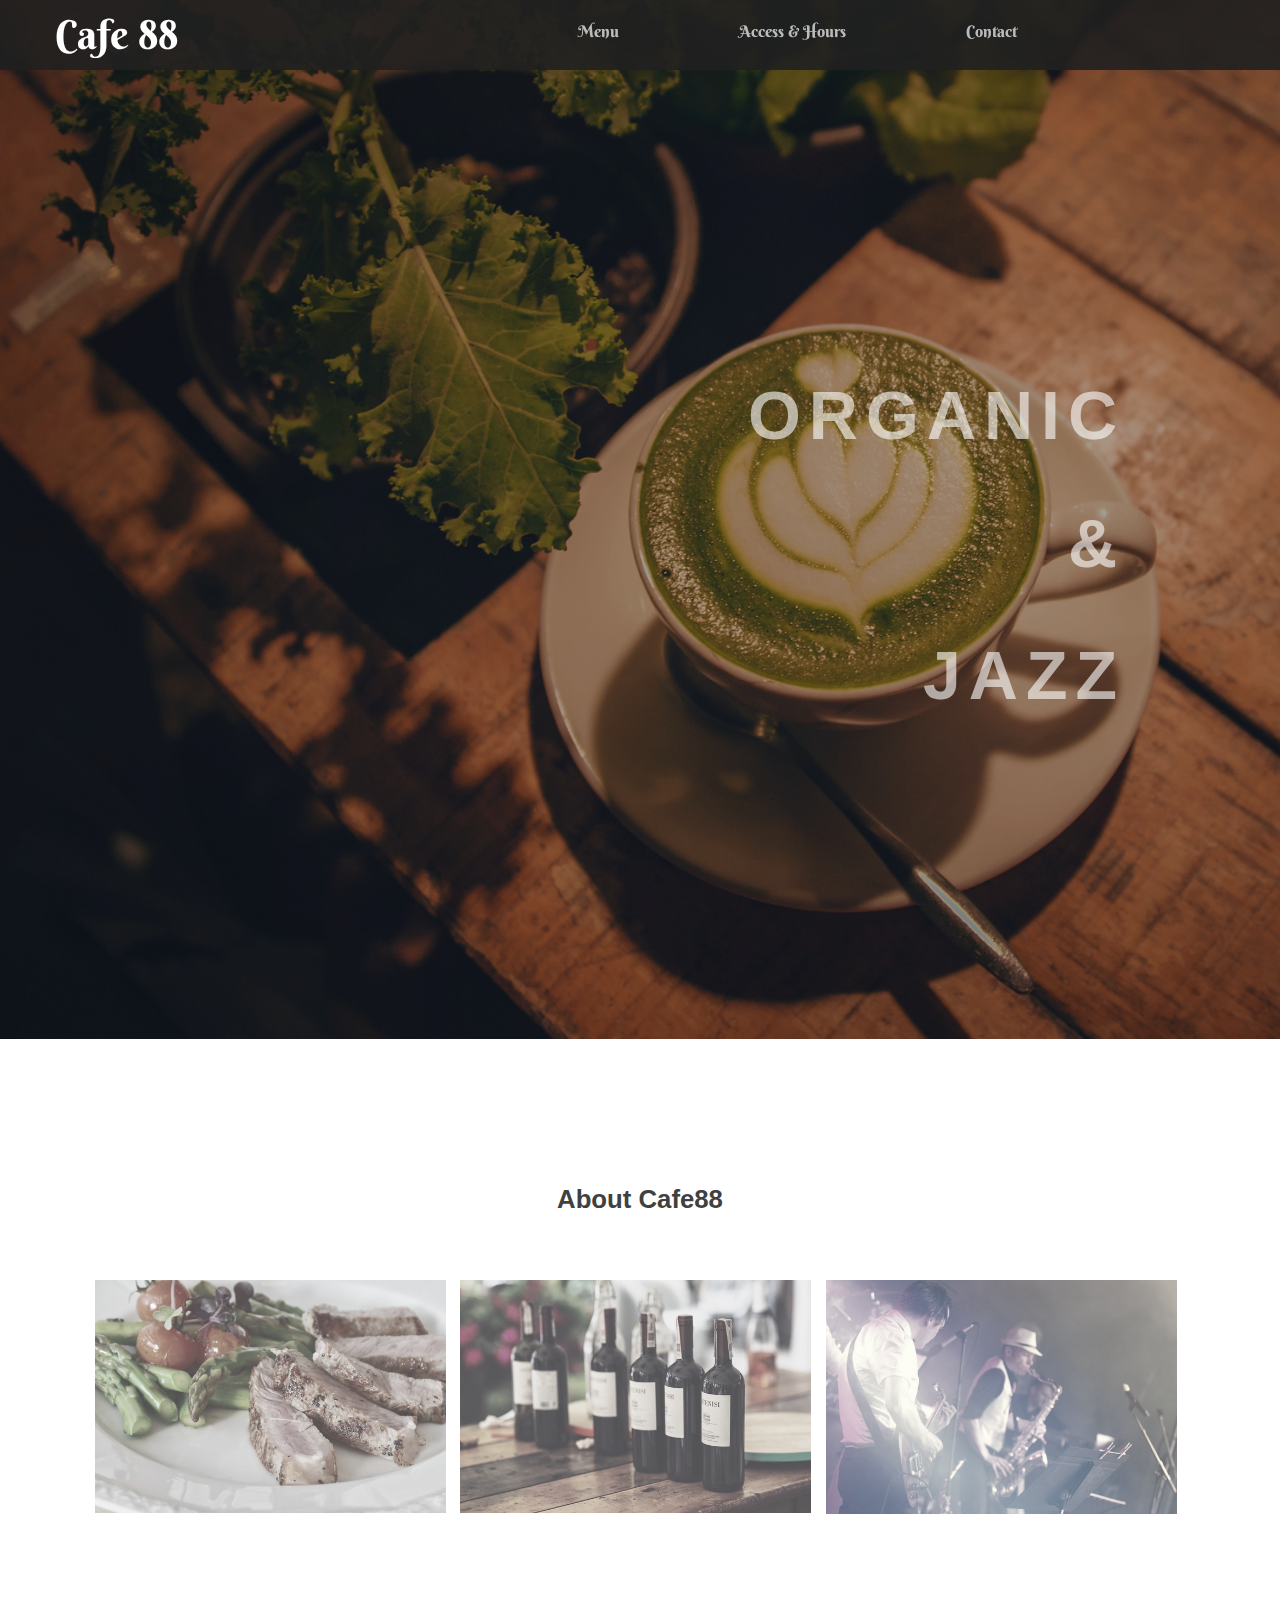
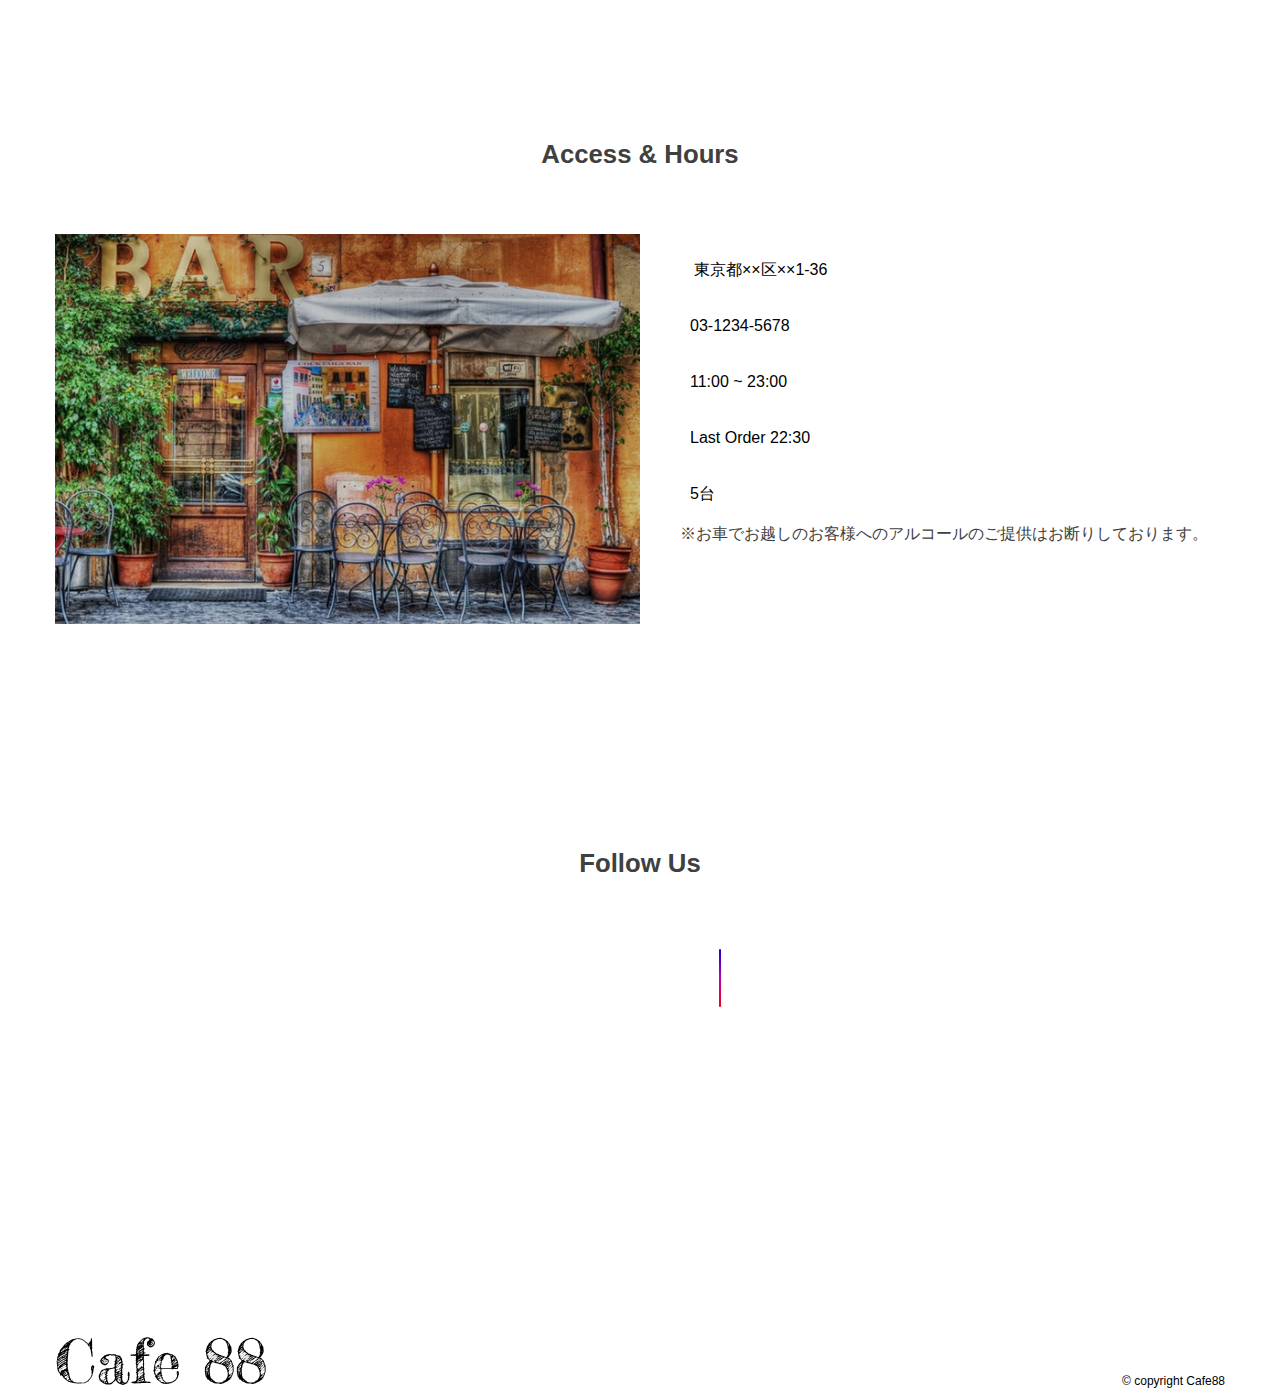
==== commit 903b9092: "Update index.html" ====
--- a/index.html
+++ b/index.html
@@ -3,6 +3,8 @@
 <head>
 	<meta charset="utf-8">
 	<meta name="viewport" content="width=device-width, initial-scale=1.0">
+	<!-- グーグルフォント -->
+	<link href="https://fonts.googleapis.com/css?family=Berkshire+Swash|Fredericka+the+Great" rel="stylesheet">
 	<link rel="stylesheet" type="text/css" href="portfolio_cafe.css">
 	<link rel="stylesheet" type="text/css" href="responsive_cafe.css">
 	<link rel="stylesheet" href="https://use.fontawesome.com/releases/v5.0.13/css/all.css" integrity="sha384-DNOHZ68U8hZfKXOrtjWvjxusGo9WQnrNx2sqG0tfsghAvtVlRW3tvkXWZh58N9jp" crossorigin="anonymous">
@@ -13,13 +15,13 @@
 	<header>
 		<div class="container">
 			<div class="header-left">
-				<a href="index.html"><img src="./Cafe 88-logo.png"></a>
+				<a href="index.html">Cafe 88</a>
 			</div>
 			<span class="menu-icon fas fa-bars"></span>
 			<div class="header-right">
 				<ul>
 					<li><a href="portfolio_cafe_menu.html">Menu</a></li>
-					<li><a href="#access-hours-section">Access & Hours</a></li>
+					<li><a id="jump" href="#access-hours-section">Access & Hours</a></li>
 					<li><a href="portfolio_cafe_contact.html">Contact</a></li>
 				</ul>
 			</div>
@@ -93,24 +95,25 @@
 			</div>
 			<div class="follow-us">
 				<div class="follow-icons">
-					<span class="fab fa-twitter-square icon"></span>
-					<span class="fab fa-facebook icon"></span>
+					<span class="fab fa-twitter icon"></span>
+					<span class="fab fa-facebook-f icon"></span>
 					<span class="fab fa-instagram icon"></span>
 				</div>
 			</div>
 		</div>
 	</div>
+	<div class="cushion"></div>
 	<footer>
 		<div class="container">
 			<div class="footer-left">
-				<a href="index.html"><img class="footer-logo" src="./2_Flat_logo_on_transparent_180x63.png"></a>
+				<a class="footer-logo" href="index.html">Cafe 88</a>
 			</div>
 			<div class="footer-right">
 				<div class="copyright">
 					© copyright Cafe88
 				</div>
 			</div>
-			<!-- <div class="clear"></div> -->
+			<div class="clear"></div>
 		</div>
 	</footer>
 	<script src="./portfolio_cafe.js" type="text/javascript"></script>
--- a/portfolio_cafe.css
+++ b/portfolio_cafe.css
@@ -1,3 +1,8 @@
+/* グーグルフォント　
+font-family: 'Berkshire Swash', cursive;
+font-family: 'Fredericka the Great', cursive; */
+
+
 /* ↓共通CSS　*/
 
 * {
@@ -8,6 +13,7 @@
  	margin: 0;
 	padding: 0;
 	font-family: 'Open Sans', sans-serif;
+	background-color: #fff;
 }
 
 li {
@@ -54,8 +60,16 @@
 
 .header-left {
 	float: left;
-	width: 10%;
+	width: 20%;
 	height: auto;
+}
+
+.header-left a {
+	display: inline-block;
+	font-family: 'Berkshire Swash', cursive;
+	font-size: 40px;
+	line-height: 70px;
+	color: #fff;
 }
 
 .menu-icon {
@@ -77,6 +91,7 @@
 
 
 .header-right a {
+	font-family: 'Berkshire Swash', cursive;
 	float: left;
 	padding: 5px 15px;
 	margin-right: 90px;
@@ -116,7 +131,6 @@
 .access-hours-section {
 	margin: 0 auto;
 	padding: 80px 0;
-	background-color: rgb(237, 237, 237);
 }
 
 .features {
@@ -130,8 +144,12 @@
 	width: 30%;
 	padding: 0;
 	margin: 0 5px 0 5px;
-	text-align: center;
 	transition: all .8s;
+}
+
+.features-box p {
+	margin: 0 auto;
+	display: none;
 }
 
 
@@ -199,7 +217,6 @@
 
 
 .follow-us-section {
-	background-color: rgb(237, 237, 237);
 	padding: 80px 0 100px 0;
 }
 
@@ -257,14 +274,14 @@
 
 footer {
 	padding-top: 100px;
-	height: 150px;
-	width: 100%;
-	background-color: #fff;
-}
-
-.footer-logo {
-	margin-top: 84px;
-}
+	width: 100%;
+}
+
+/*
+	.footer-logo {
+		margin-top: 84px;
+	}
+*/
 
 /*
 	.clear {
@@ -276,6 +293,15 @@
 	float: left;
 	height: auto;
 	width: 20%;
+	position: relative;
+}
+
+.footer-left a {
+	position: absolute;
+	top: 80px;
+	font-family: 'Fredericka the Great', cursive;
+	font-size: 60px;
+	color: #000;
 }
 
 .footer-right {
@@ -298,25 +324,23 @@
 }
 
 .menu img {
-	height: 300px;
-	width: 40%;
+	width: 42%;
 }
 
 .menu-box {
-	height: 300px;
 	width: 90%;
-	margin: 50px auto;
+	margin: 0 auto;
 }
 
 .lunch-image {
 	float: left;
-	padding: 0 30px;
-	margin-right: 53px;
+	padding: 0;
+	margin-right: 84px;
 }
 
 .dinner-image {
 	float: right;
-	padding: 0 30px;
+	padding: 0;
 }
 
 .menu h5 {
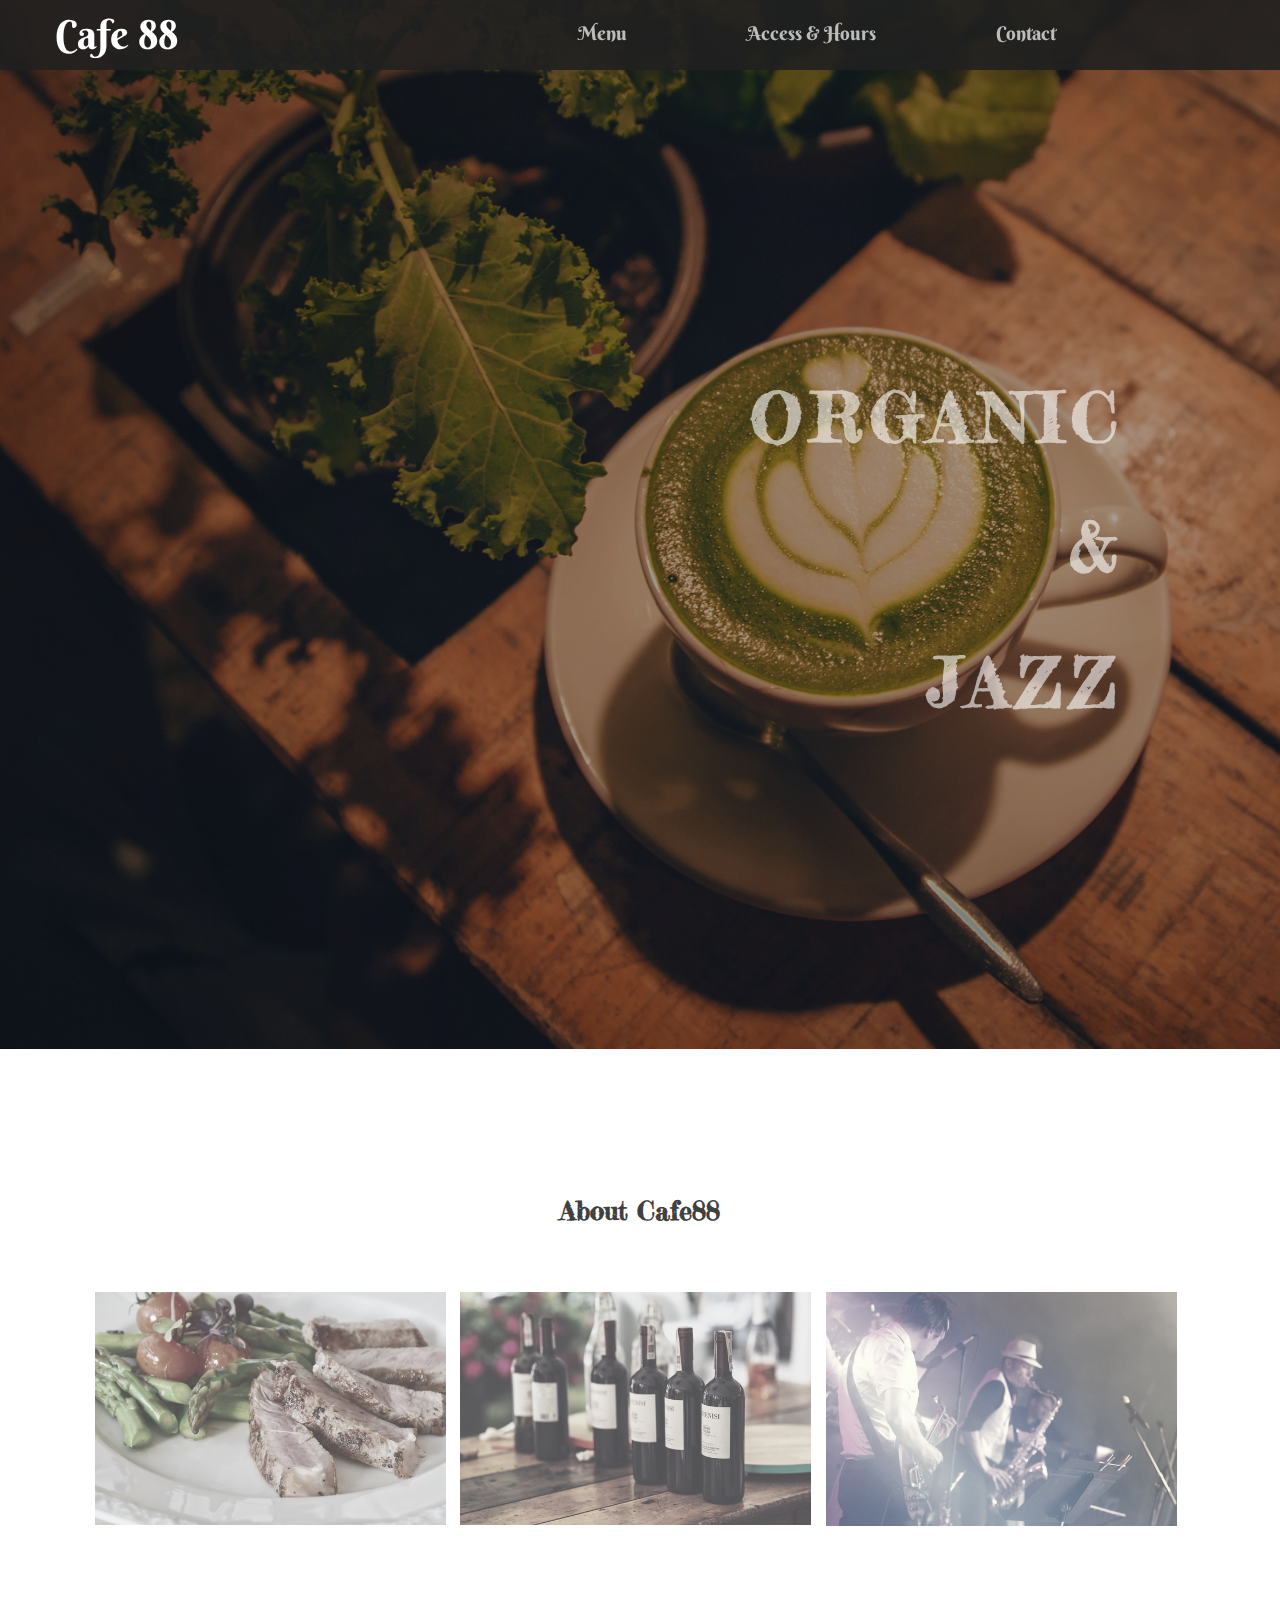
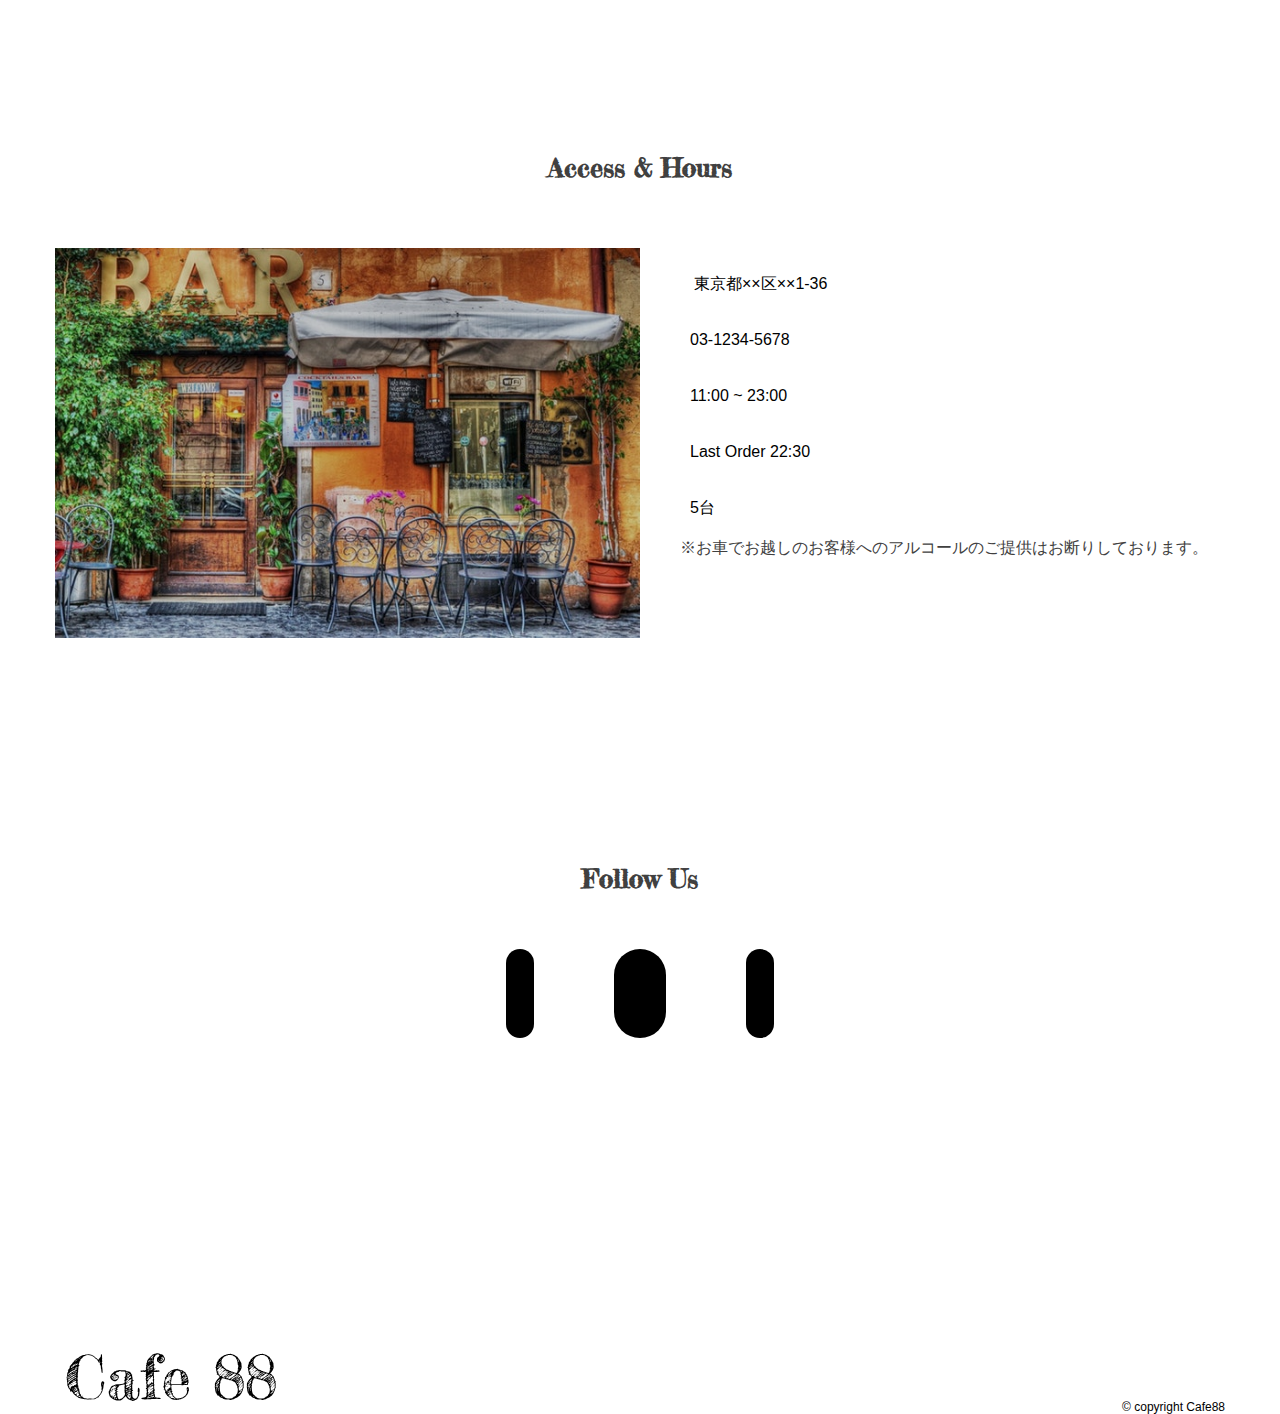
==== commit 03f87370: "Update index.html" ====
--- a/index.html
+++ b/index.html
@@ -17,7 +17,18 @@
 			<div class="header-left">
 				<a href="index.html">Cafe 88</a>
 			</div>
-			<span class="menu-icon fas fa-bars"></span>
+			<!-- スマホ用メニューここから -->
+			<span id="menu-icon" class="menu-icon fas fa-bars"></span>
+			<!-- <span id="menu-icon-close" class="fas fa-times"></span> -->
+			<div id="menu-modal" class="menu-modal-wrapper">
+				<ul class="menu-modal">
+					<li class="menu-modal-item"><a href="index.html">Top</a></li>
+					<li class="menu-modal-item"><a href="portfolio_cafe_menu.html">Menu</a></li>
+					<li class="menu-modal-item"><a <!-- id="jump" --> href="#access-hours-section">Access & Hours</a></li>
+					<li class="menu-modal-item last"><a href="portfolio_cafe_contact.html">Contact</a></li>
+				</ul>
+			</div>
+			<!-- スマホ用メニューここまで -->
 			<div class="header-right">
 				<ul>
 					<li><a href="portfolio_cafe_menu.html">Menu</a></li>
--- a/portfolio_cafe.css
+++ b/portfolio_cafe.css
@@ -3,7 +3,7 @@
 font-family: 'Fredericka the Great', cursive; */
 
 
-/* ↓共通CSS　*/
+/* 共通CSSここから　*/
 
 * {
 	box-sizing: border-box;
@@ -36,6 +36,7 @@
 }
 
 .section-title {
+	font-family: 'Fredericka the Great', cursive;
 	font-size: 22px;
 	text-align: center;
 	color: rgb(64, 64, 64);
@@ -44,8 +45,12 @@
 	margin: 20px 0;
 }
 
-/* ↑共通CSS　*/
-
+.cushion {
+	height: 180px;
+}
+
+/* 共通CSSここまで　*/
+/* ヘッダー */
 header {
 	position: fixed;
 	top: 0;
@@ -76,22 +81,46 @@
 	display: none !important;
 }
 
-.header-left img {
+/*
+	#menu-icon-close {
+		display: none;
+	}
+*/
+
+.menu-modal-wrapper {
+	display: none;
+	float: right;
+	background-color: rgba(32, 32, 32, 0.9);
+}
+
+.menu-modal {
 	margin: 0;
 	padding: 0;
-	height: 70px;
+}
+
+.menu-modal-item {
+	line-height: 35px;
+	padding: 0 8px; 
+	border-bottom: 1px solid rgba(255, 255, 255, 0.5);
+}
+
+.menu-modal-item a {
+	color: #fff;
+}
+
+.last {
+	border: none;
 }
 
 .header-right {
 	float: right;
 	width: 60%;
-	height: auto;
-}
-
-
+	height: 70px;
+}
 
 .header-right a {
 	font-family: 'Berkshire Swash', cursive;
+	font-size: 19px;
 	float: left;
 	padding: 5px 15px;
 	margin-right: 90px;
@@ -105,6 +134,7 @@
 	text-shadow: 0 0 4px #fff;
 }
 
+/* トップ画面 */
 .top-section {
 	background-image: url(./coffee.jpg);
 	background-size: cover;
@@ -119,7 +149,8 @@
 }
 
 .catch-copy {
-
+	/* font-family: 'Berkshire Swash', cursive; */
+	font-family: 'Fredericka the Great', cursive;
 	padding: 180px 100px;
 	font-size: 34px;
 	opacity: 0.6;
@@ -127,6 +158,7 @@
 	text-align: right;
 }
 
+/* メインコンテンツ */
 .about-us-section,
 .access-hours-section {
 	margin: 0 auto;
@@ -231,13 +263,6 @@
 	width: 100%;
 }
 
-.follow-us img {
-	display: inline-block;
-	width: 68px;
-	height: 68px;
-	vertical-align: middle;
-}
-
 .follow-us span {
 	vertical-align: middle;
 }
@@ -247,21 +272,26 @@
 	margin: 0 40px;
 }
 
-.fa-twitter-square {
-	color: rgb(29, 161, 242);
-}
-
-.fa-facebook {
-	color: rgb(59, 89, 152);
-}
-
-.fa-instagram {
-	padding: 1px;
-	font-size: 50px;
-	border-radius: 4px;
+.icon {
 	color: #fff;
-	background-image: linear-gradient(-135deg,#1400c8,#b900b4,#f50000);
-}
+	background-color: #000;
+	border-radius: 100px;
+	padding: 12px 14px;
+}
+
+.fa-facebook-f {
+	padding: 12px 26px;
+}
+
+/*
+	.fa-instagram {
+		padding: 1px;
+		font-size: 50px;
+		border-radius: 4px;
+		color: #fff;
+		background-image: linear-gradient(-135deg,#1400c8,#b900b4,#f50000);
+	}
+*/
 
 .icon:hover {
 	cursor: pointer;
@@ -272,52 +302,42 @@
 	top: 2px;
 }
 
+/* フッター */
 footer {
-	padding-top: 100px;
-	width: 100%;
-}
-
-/*
-	.footer-logo {
-		margin-top: 84px;
-	}
-*/
-
-/*
-	.clear {
-		clear: both;
-	}
-*/
+	/* padding-top: 100px; */
+	width: 100%;
+}
 
 .footer-left {
-	float: left;
-	height: auto;
+	padding-left: 10px;
+	float: left;
 	width: 20%;
-	position: relative;
 }
 
 .footer-left a {
-	position: absolute;
-	top: 80px;
 	font-family: 'Fredericka the Great', cursive;
 	font-size: 60px;
 	color: #000;
 }
 
 .footer-right {
-	float: right;
-	height: auto;	
+	float: right;	
 	width: 20%;
 }
 
 .copyright {
-	padding-top: 130px;
+	margin-top: 60px;
 	text-align: right;
 	font-size: 12px;
 
 }
-
-/* ↓Menu用CSS */
+.clear {
+	clear: both;
+}
+/* !!メインページCSSここまで!! */
+
+
+/* Menuページ用CSSここから */
 .menu-wrapper,
 .contact-wrapper {
 	padding-top: 100px;
@@ -377,9 +397,11 @@
 .menu-list td {
 	width: 30%;
 }
-/* ↑Menu用CSS */
-
-/* ↓お問い合わせフォーム用CSS */
+/* !!Menuページ用CSSここまで!! */
+
+
+
+/* お問い合わせフォームページ用CSSここから */
 
 .contactform {
 	height: 500px;
@@ -456,4 +478,4 @@
 	margin-right: 8px; 
 	color: rgba(255, 255, 255, 0.8);
 }
-/* ↑お問い合わせフォーム用CSS */
+/* !!お問い合わせフォームページ用CSSここまで!! */
